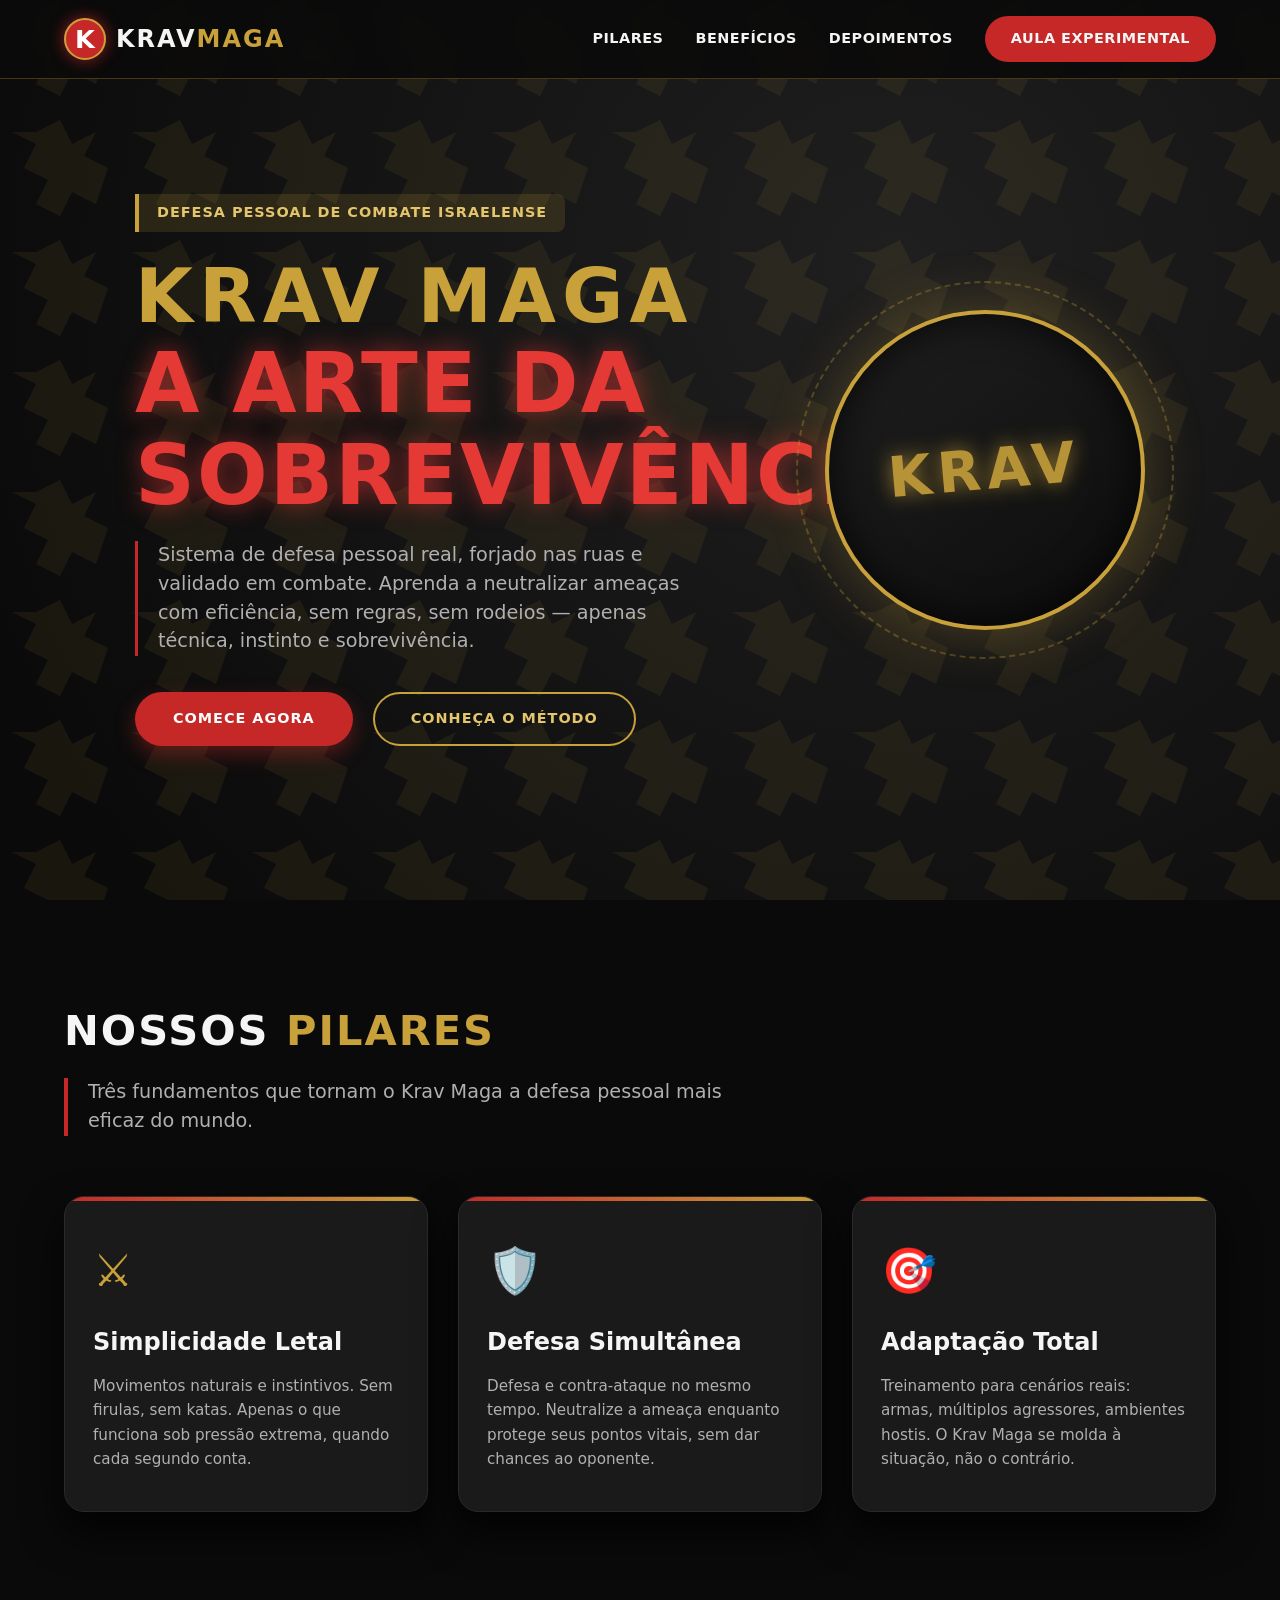
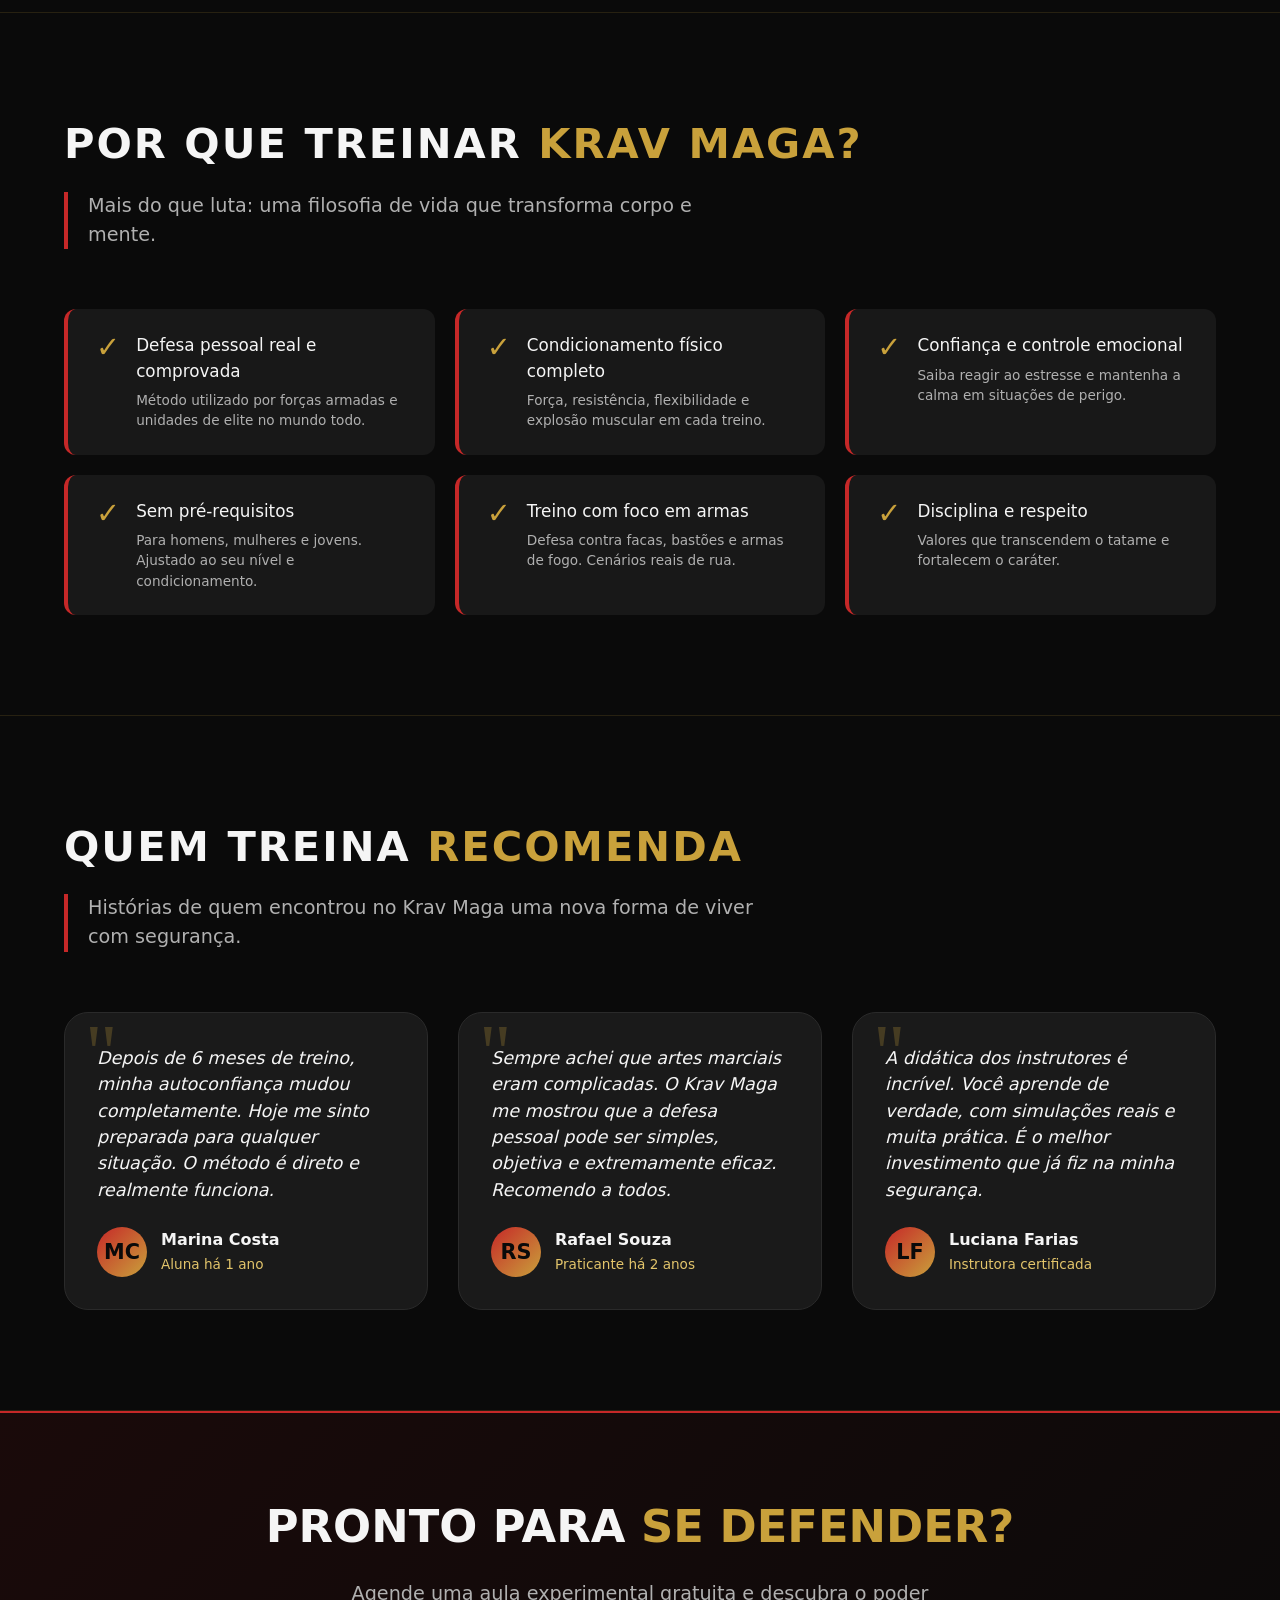
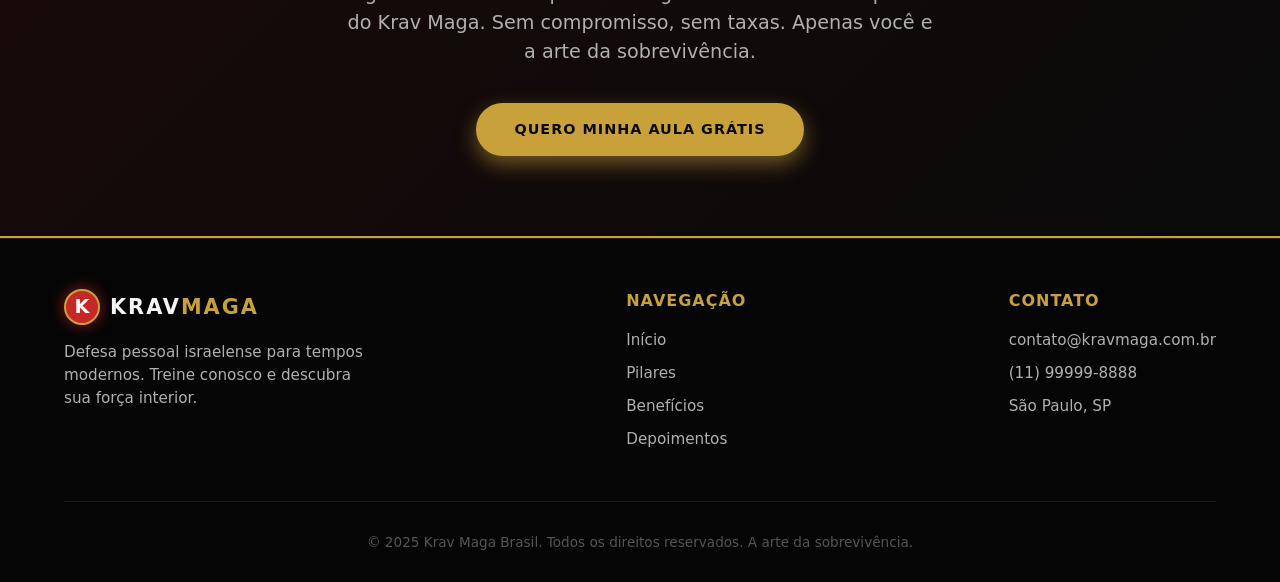
==== index.html @ 9696c6dc "html ia" ====
<!DOCTYPE html>
<html lang="pt-BR">
<head>
  <meta charset="UTF-8">
  <meta name="viewport" content="width=device-width, initial-scale=1.0">
  <title>Krav Maga | Defesa Pessoal Real</title>
  <style>
    /* Reset e variáveis globais */
    * {
      margin: 0;
      padding: 0;
      box-sizing: border-box;
    }

    :root {
      --preto: #0a0a0a;
      --carvao: #1a1a1a;
      --cinza-escuro: #2d2d2d;
      --cinza-medio: #555;
      --cinza-claro: #b0b0b0;
      --branco-off: #f5f5f5;
      --vermelho-sangue: #c62828;
      --vermelho-vivo: #e53935;
      --dourado: #c9a13b;
      --dourado-claro: #e3c56b;
      --sombra-forte: 0 20px 40px rgba(0,0,0,0.8);
      --transicao: all 0.3s ease;
    }

    html {
      scroll-behavior: smooth;
    }

    body {
      font-family: system-ui, -apple-system, 'Segoe UI', Roboto, 'Helvetica Neue', sans-serif;
      background-color: var(--preto);
      color: var(--branco-off);
      line-height: 1.5;
      overflow-x: hidden;
    }

    /* Utilitários */
    .container {
      max-width: 1200px;
      margin: 0 auto;
      padding: 0 24px;
    }

    .btn {
      display: inline-block;
      background: var(--vermelho-sangue);
      color: white;
      font-weight: 700;
      padding: 14px 36px;
      border-radius: 40px;
      text-decoration: none;
      letter-spacing: 1px;
      text-transform: uppercase;
      font-size: 0.9rem;
      border: 2px solid transparent;
      transition: var(--transicao);
      box-shadow: 0 8px 20px rgba(198, 40, 40, 0.4);
    }

    .btn:hover {
      background: var(--vermelho-vivo);
      transform: translateY(-3px);
      border-color: var(--dourado);
      box-shadow: 0 12px 28px rgba(229, 57, 53, 0.6);
    }

    .btn-outline {
      background: transparent;
      border: 2px solid var(--dourado);
      color: var(--dourado-claro);
      box-shadow: none;
    }

    .btn-outline:hover {
      background: var(--dourado);
      color: var(--preto);
      border-color: var(--dourado);
    }

    /* Header / Navegação */
    .header {
      position: fixed;
      top: 0;
      left: 0;
      width: 100%;
      z-index: 1000;
      background: rgba(10, 10, 10, 0.9);
      backdrop-filter: blur(8px);
      border-bottom: 1px solid rgba(201, 161, 59, 0.3);
      padding: 16px 0;
      transition: var(--transicao);
    }

    .header .container {
      display: flex;
      align-items: center;
      justify-content: space-between;
    }

    .logo {
      display: flex;
      align-items: center;
      gap: 10px;
      text-decoration: none;
    }

    .logo-simbolo {
      width: 42px;
      height: 42px;
      background: var(--vermelho-sangue);
      border-radius: 50%;
      display: flex;
      align-items: center;
      justify-content: center;
      font-weight: 900;
      font-size: 1.6rem;
      color: white;
      box-shadow: 0 0 15px rgba(198, 40, 40, 0.7);
      border: 2px solid var(--dourado);
    }

    .logo-texto {
      font-weight: 800;
      font-size: 1.5rem;
      letter-spacing: 2px;
      color: var(--branco-off);
      text-transform: uppercase;
    }

    .logo-texto span {
      color: var(--dourado);
    }

    .nav {
      display: flex;
      gap: 32px;
      align-items: center;
    }

    .nav a {
      color: var(--branco-off);
      text-decoration: none;
      font-weight: 600;
      font-size: 0.9rem;
      text-transform: uppercase;
      letter-spacing: 0.5px;
      transition: var(--transicao);
      position: relative;
    }

    .nav a::after {
      content: '';
      position: absolute;
      bottom: -6px;
      left: 0;
      width: 0;
      height: 2px;
      background: var(--dourado);
      transition: var(--transicao);
    }

    .nav a:hover {
      color: var(--dourado-claro);
    }

    .nav a:hover::after {
      width: 100%;
    }

    /* Hero */
    .hero {
      min-height: 100vh;
      display: flex;
      align-items: center;
      position: relative;
      background: radial-gradient(circle at 70% 30%, #1f1f1f 0%, #0a0a0a 90%);
      padding: 120px 0 80px;
      overflow: hidden;
    }

    .hero::before {
      content: '';
      position: absolute;
      top: 0;
      left: 0;
      width: 100%;
      height: 100%;
      background-image: url('data:image/svg+xml;utf8,<svg xmlns="http://www.w3.org/2000/svg" viewBox="0 0 100 100" opacity="0.08"><path d="M10 10 L30 20 L20 40 L40 50 L30 70 L50 80 L60 60 L80 70 L90 40 L70 30 L80 10 L60 20 L50 0 L30 10 Z" fill="%23c9a13b"/></svg>');
      background-repeat: repeat;
      background-size: 120px 120px;
      pointer-events: none;
      z-index: 0;
    }

    .hero .container {
      position: relative;
      z-index: 2;
      display: flex;
      align-items: center;
      justify-content: space-between;
      gap: 40px;
      flex-wrap: wrap;
    }

    .hero-conteudo {
      flex: 1 1 500px;
      max-width: 650px;
    }

    .hero-selo {
      display: inline-block;
      background: rgba(201, 161, 59, 0.15);
      border-left: 4px solid var(--dourado);
      padding: 8px 18px;
      font-weight: 600;
      letter-spacing: 1px;
      color: var(--dourado-claro);
      margin-bottom: 24px;
      font-size: 0.9rem;
      text-transform: uppercase;
      border-radius: 0 8px 8px 0;
    }

    .hero h1 {
      font-size: clamp(2.8rem, 8vw, 5.2rem);
      font-weight: 900;
      line-height: 1.1;
      text-transform: uppercase;
      letter-spacing: 2px;
      margin-bottom: 20px;
    }

    .hero h1 .destaque {
      color: var(--vermelho-vivo);
      text-shadow: 0 0 25px rgba(229, 57, 53, 0.6);
      display: block;
    }

    .hero h1 .dourado {
      color: var(--dourado);
      font-size: 0.9em;
      display: block;
      letter-spacing: 6px;
    }

    .hero p {
      font-size: 1.2rem;
      color: var(--cinza-claro);
      max-width: 550px;
      margin-bottom: 36px;
      border-left: 3px solid var(--vermelho-sangue);
      padding-left: 20px;
    }

    .hero-acoes {
      display: flex;
      gap: 20px;
      flex-wrap: wrap;
    }

    .hero-imagem {
      flex: 1 1 300px;
      display: flex;
      justify-content: center;
      align-items: center;
    }

    .hero-escudo {
      width: 320px;
      height: 320px;
      background: linear-gradient(145deg, #1f1f1f, #0c0c0c);
      border-radius: 50%;
      display: flex;
      align-items: center;
      justify-content: center;
      border: 4px solid var(--dourado);
      box-shadow: 0 0 60px rgba(201, 161, 59, 0.3), inset 0 0 40px rgba(0,0,0,0.8);
      position: relative;
    }

    .hero-escudo::after {
      content: 'KRAV';
      font-size: 3.5rem;
      font-weight: 900;
      color: var(--dourado);
      text-shadow: 0 0 20px rgba(201, 161, 59, 0.8);
      letter-spacing: 6px;
      transform: rotate(-5deg);
      opacity: 0.9;
    }

    .hero-escudo::before {
      content: '';
      position: absolute;
      width: 120%;
      height: 120%;
      border: 2px dashed rgba(201, 161, 59, 0.3);
      border-radius: 50%;
      animation: girar 30s linear infinite;
    }

    @keyframes girar {
      to { transform: rotate(360deg); }
    }

    /* Seções gerais */
    .section {
      padding: 100px 0;
      border-bottom: 1px solid rgba(201, 161, 59, 0.15);
    }

    .section-titulo {
      font-size: 2.6rem;
      font-weight: 800;
      text-transform: uppercase;
      letter-spacing: 2px;
      margin-bottom: 16px;
      color: var(--branco-off);
    }

    .section-titulo span {
      color: var(--dourado);
    }

    .section-subtitulo {
      font-size: 1.2rem;
      color: var(--cinza-claro);
      margin-bottom: 60px;
      max-width: 700px;
      border-left: 4px solid var(--vermelho-sangue);
      padding-left: 20px;
    }

    /* Pilares / Cards */
    .grid-pilares {
      display: grid;
      grid-template-columns: repeat(auto-fit, minmax(250px, 1fr));
      gap: 30px;
    }

    .card-pilar {
      background: var(--carvao);
      padding: 40px 28px;
      border-radius: 20px;
      transition: var(--transicao);
      border: 1px solid #2a2a2a;
      box-shadow: var(--sombra-forte);
      position: relative;
      overflow: hidden;
    }

    .card-pilar::before {
      content: '';
      position: absolute;
      top: 0;
      left: 0;
      width: 100%;
      height: 4px;
      background: linear-gradient(90deg, var(--vermelho-sangue), var(--dourado));
    }

    .card-pilar:hover {
      transform: translateY(-12px);
      border-color: var(--dourado);
      box-shadow: 0 30px 50px rgba(0,0,0,0.9), 0 0 0 2px rgba(201, 161, 59, 0.3);
    }

    .card-icone {
      font-size: 2.8rem;
      margin-bottom: 20px;
      display: block;
      color: var(--dourado);
    }

    .card-pilar h3 {
      font-size: 1.5rem;
      font-weight: 700;
      margin-bottom: 14px;
      color: var(--branco-off);
    }

    .card-pilar p {
      color: var(--cinza-claro);
      font-size: 0.95rem;
      line-height: 1.6;
    }

    /* Benefícios / Diferenciais */
    .beneficios-lista {
      display: grid;
      grid-template-columns: repeat(auto-fit, minmax(280px, 1fr));
      gap: 20px;
      margin-top: 20px;
    }

    .beneficio-item {
      background: rgba(45, 45, 45, 0.4);
      border-radius: 12px;
      padding: 24px 28px;
      display: flex;
      align-items: flex-start;
      gap: 16px;
      border-left: 4px solid var(--vermelho-sangue);
      transition: var(--transicao);
    }

    .beneficio-item:hover {
      background: rgba(45, 45, 45, 0.8);
      border-left-color: var(--dourado);
      transform: translateX(6px);
    }

    .beneficio-check {
      color: var(--dourado);
      font-size: 1.8rem;
      font-weight: 700;
      line-height: 1;
    }

    .beneficio-item p {
      font-weight: 500;
      font-size: 1.05rem;
      color: var(--branco-off);
    }

    .beneficio-item small {
      display: block;
      color: var(--cinza-claro);
      font-size: 0.85rem;
      margin-top: 6px;
      font-weight: 400;
    }

    /* Depoimentos */
    .depoimentos-grid {
      display: grid;
      grid-template-columns: repeat(auto-fit, minmax(280px, 1fr));
      gap: 30px;
    }

    .depoimento {
      background: var(--carvao);
      padding: 32px;
      border-radius: 24px;
      border: 1px solid #2a2a2a;
      transition: var(--transicao);
      position: relative;
    }

    .depoimento:hover {
      border-color: var(--dourado);
      transform: scale(1.02);
    }

    .depoimento::before {
      content: '"';
      font-size: 5rem;
      color: var(--dourado);
      opacity: 0.25;
      position: absolute;
      top: 0;
      left: 20px;
      line-height: 1;
      font-family: serif;
    }

    .depoimento-texto {
      font-size: 1.1rem;
      font-style: italic;
      margin-bottom: 24px;
      color: var(--branco-off);
      position: relative;
      z-index: 1;
    }

    .depoimento-autor {
      display: flex;
      align-items: center;
      gap: 14px;
    }

    .avatar {
      width: 50px;
      height: 50px;
      border-radius: 50%;
      background: linear-gradient(135deg, var(--vermelho-sangue), var(--dourado));
      display: flex;
      align-items: center;
      justify-content: center;
      font-weight: 800;
      color: var(--preto);
      font-size: 1.3rem;
      text-transform: uppercase;
    }

    .autor-info strong {
      display: block;
      color: var(--branco-off);
      font-weight: 700;
    }

    .autor-info span {
      color: var(--dourado-claro);
      font-size: 0.85rem;
    }

    /* CTA final */
    .cta-final {
      background: linear-gradient(135deg, #1a0a0a, #0a0a0a);
      border-top: 2px solid var(--vermelho-sangue);
      border-bottom: 2px solid var(--dourado);
      text-align: center;
      padding: 80px 0;
    }

    .cta-final h2 {
      font-size: 2.8rem;
      text-transform: uppercase;
      font-weight: 900;
      margin-bottom: 20px;
    }

    .cta-final h2 span {
      color: var(--dourado);
    }

    .cta-final p {
      color: var(--cinza-claro);
      font-size: 1.2rem;
      max-width: 600px;
      margin: 0 auto 36px;
    }

    /* Rodapé */
    .footer {
      background: #050505;
      padding: 50px 0 30px;
      border-top: 1px solid rgba(201, 161, 59, 0.2);
    }

    .footer-conteudo {
      display: flex;
      flex-wrap: wrap;
      justify-content: space-between;
      gap: 40px;
      margin-bottom: 40px;
    }

    .footer-marca p {
      color: var(--cinza-claro);
      max-width: 300px;
      margin-top: 16px;
      font-size: 0.95rem;
    }

    .footer-links h4 {
      color: var(--dourado);
      text-transform: uppercase;
      letter-spacing: 1px;
      margin-bottom: 16px;
      font-size: 1rem;
    }

    .footer-links a {
      display: block;
      color: var(--cinza-claro);
      text-decoration: none;
      margin-bottom: 10px;
      transition: var(--transicao);
      font-size: 0.95rem;
    }

    .footer-links a:hover {
      color: var(--dourado-claro);
      transform: translateX(4px);
    }

    .footer-copyright {
      text-align: center;
      padding-top: 30px;
      border-top: 1px solid #1f1f1f;
      color: var(--cinza-medio);
      font-size: 0.85rem;
    }

    /* Responsividade */
    @media (max-width: 900px) {
      .header .container {
        flex-direction: column;
        gap: 16px;
      }

      .nav {
        gap: 20px;
        flex-wrap: wrap;
        justify-content: center;
      }

      .hero .container {
        flex-direction: column-reverse;
        text-align: center;
      }

      .hero p {
        border-left: none;
        padding-left: 0;
        margin-left: auto;
        margin-right: auto;
      }

      .hero-acoes {
        justify-content: center;
      }

      .hero-selo {
        border-left: none;
        border-bottom: 4px solid var(--dourado);
        border-radius: 8px 8px 0 0;
      }

      .section-titulo, .section-subtitulo {
        text-align: center;
      }

      .section-subtitulo {
        border-left: none;
        padding-left: 0;
        margin-left: auto;
        margin-right: auto;
      }

      .beneficio-item:hover {
        transform: translateY(-4px);
      }
    }

    @media (max-width: 600px) {
      .hero h1 {
        font-size: 2.6rem;
      }

      .hero-escudo {
        width: 220px;
        height: 220px;
      }

      .hero-escudo::after {
        font-size: 2.4rem;
      }

      .section {
        padding: 60px 0;
      }

      .cta-final h2 {
        font-size: 2rem;
      }

      .btn {
        padding: 12px 24px;
        font-size: 0.8rem;
      }
    }
  </style>
</head>
<body>

  <!-- Header fixo -->
  <header class="header">
    <div class="container">
      <a href="#" class="logo">
        <div class="logo-simbolo">K</div>
        <div class="logo-texto">Krav<span>Maga</span></div>
      </a>
      <nav class="nav">
        <a href="#pilares">Pilares</a>
        <a href="#beneficios">Benefícios</a>
        <a href="#depoimentos">Depoimentos</a>
        <a href="#contato" class="btn" style="padding: 10px 24px; box-shadow: none;">Aula Experimental</a>
      </nav>
    </div>
  </header>

  <!-- Hero -->
  <section class="hero" id="inicio">
    <div class="container">
      <div class="hero-conteudo">
        <span class="hero-selo">Defesa pessoal de combate israelense</span>
        <h1>
          <span class="dourado">KRAV MAGA</span>
          <span class="destaque">A ARTE DA SOBREVIVÊNCIA</span>
        </h1>
        <p>
          Sistema de defesa pessoal real, forjado nas ruas e validado em combate. Aprenda a neutralizar ameaças com eficiência, sem regras, sem rodeios — apenas técnica, instinto e sobrevivência.
        </p>
        <div class="hero-acoes">
          <a href="#contato" class="btn">Comece agora</a>
          <a href="#pilares" class="btn btn-outline">Conheça o método</a>
        </div>
      </div>
      <div class="hero-imagem">
        <div class="hero-escudo"></div>
      </div>
    </div>
  </section>

  <!-- Pilares -->
  <section class="section" id="pilares">
    <div class="container">
      <h2 class="section-titulo">Nossos <span>Pilares</span></h2>
      <p class="section-subtitulo">Três fundamentos que tornam o Krav Maga a defesa pessoal mais eficaz do mundo.</p>
      <div class="grid-pilares">
        <div class="card-pilar">
          <span class="card-icone">⚔️</span>
          <h3>Simplicidade Letal</h3>
          <p>Movimentos naturais e instintivos. Sem firulas, sem katas. Apenas o que funciona sob pressão extrema, quando cada segundo conta.</p>
        </div>
        <div class="card-pilar">
          <span class="card-icone">🛡️</span>
          <h3>Defesa Simultânea</h3>
          <p>Defesa e contra-ataque no mesmo tempo. Neutralize a ameaça enquanto protege seus pontos vitais, sem dar chances ao oponente.</p>
        </div>
        <div class="card-pilar">
          <span class="card-icone">🎯</span>
          <h3>Adaptação Total</h3>
          <p>Treinamento para cenários reais: armas, múltiplos agressores, ambientes hostis. O Krav Maga se molda à situação, não o contrário.</p>
        </div>
      </div>
    </div>
  </section>

  <!-- Benefícios -->
  <section class="section" id="beneficios">
    <div class="container">
      <h2 class="section-titulo">Por que treinar <span>Krav Maga?</span></h2>
      <p class="section-subtitulo">Mais do que luta: uma filosofia de vida que transforma corpo e mente.</p>
      <div class="beneficios-lista">
        <div class="beneficio-item">
          <span class="beneficio-check">✓</span>
          <div>
            <p>Defesa pessoal real e comprovada</p>
            <small>Método utilizado por forças armadas e unidades de elite no mundo todo.</small>
          </div>
        </div>
        <div class="beneficio-item">
          <span class="beneficio-check">✓</span>
          <div>
            <p>Condicionamento físico completo</p>
            <small>Força, resistência, flexibilidade e explosão muscular em cada treino.</small>
          </div>
        </div>
        <div class="beneficio-item">
          <span class="beneficio-check">✓</span>
          <div>
            <p>Confiança e controle emocional</p>
            <small>Saiba reagir ao estresse e mantenha a calma em situações de perigo.</small>
          </div>
        </div>
        <div class="beneficio-item">
          <span class="beneficio-check">✓</span>
          <div>
            <p>Sem pré-requisitos</p>
            <small>Para homens, mulheres e jovens. Ajustado ao seu nível e condicionamento.</small>
          </div>
        </div>
        <div class="beneficio-item">
          <span class="beneficio-check">✓</span>
          <div>
            <p>Treino com foco em armas</p>
            <small>Defesa contra facas, bastões e armas de fogo. Cenários reais de rua.</small>
          </div>
        </div>
        <div class="beneficio-item">
          <span class="beneficio-check">✓</span>
          <div>
            <p>Disciplina e respeito</p>
            <small>Valores que transcendem o tatame e fortalecem o caráter.</small>
          </div>
        </div>
      </div>
    </div>
  </section>

  <!-- Depoimentos -->
  <section class="section" id="depoimentos">
    <div class="container">
      <h2 class="section-titulo">Quem treina <span>recomenda</span></h2>
      <p class="section-subtitulo">Histórias de quem encontrou no Krav Maga uma nova forma de viver com segurança.</p>
      <div class="depoimentos-grid">
        <div class="depoimento">
          <p class="depoimento-texto">Depois de 6 meses de treino, minha autoconfiança mudou completamente. Hoje me sinto preparada para qualquer situação. O método é direto e realmente funciona.</p>
          <div class="depoimento-autor">
            <div class="avatar">MC</div>
            <div class="autor-info">
              <strong>Marina Costa</strong>
              <span>Aluna há 1 ano</span>
            </div>
          </div>
        </div>
        <div class="depoimento">
          <p class="depoimento-texto">Sempre achei que artes marciais eram complicadas. O Krav Maga me mostrou que a defesa pessoal pode ser simples, objetiva e extremamente eficaz. Recomendo a todos.</p>
          <div class="depoimento-autor">
            <div class="avatar">RS</div>
            <div class="autor-info">
              <strong>Rafael Souza</strong>
              <span>Praticante há 2 anos</span>
            </div>
          </div>
        </div>
        <div class="depoimento">
          <p class="depoimento-texto">A didática dos instrutores é incrível. Você aprende de verdade, com simulações reais e muita prática. É o melhor investimento que já fiz na minha segurança.</p>
          <div class="depoimento-autor">
            <div class="avatar">LF</div>
            <div class="autor-info">
              <strong>Luciana Farias</strong>
              <span>Instrutora certificada</span>
            </div>
          </div>
        </div>
      </div>
    </div>
  </section>

  <!-- CTA final -->
  <section class="cta-final" id="contato">
    <div class="container">
      <h2>Pronto para <span>se defender?</span></h2>
      <p>Agende uma aula experimental gratuita e descubra o poder do Krav Maga. Sem compromisso, sem taxas. Apenas você e a arte da sobrevivência.</p>
      <a href="#" class="btn" style="background: var(--dourado); color: var(--preto); font-weight: 800; box-shadow: 0 8px 20px rgba(201,161,59,0.5);">Quero minha aula grátis</a>
    </div>
  </section>

  <!-- Rodapé -->
  <footer class="footer">
    <div class="container">
      <div class="footer-conteudo">
        <div class="footer-marca">
          <a href="#" class="logo" style="margin-bottom: 8px;">
            <div class="logo-simbolo" style="width: 36px; height: 36px; font-size: 1.2rem;">K</div>
            <div class="logo-texto" style="font-size: 1.3rem;">Krav<span>Maga</span></div>
          </a>
          <p>Defesa pessoal israelense para tempos modernos. Treine conosco e descubra sua força interior.</p>
        </div>
        <div class="footer-links">
          <h4>Navegação</h4>
          <a href="#inicio">Início</a>
          <a href="#pilares">Pilares</a>
          <a href="#beneficios">Benefícios</a>
          <a href="#depoimentos">Depoimentos</a>
        </div>
        <div class="footer-links">
          <h4>Contato</h4>
          <a href="#">contato@kravmaga.com.br</a>
          <a href="#">(11) 99999-8888</a>
          <a href="#">São Paulo, SP</a>
        </div>
      </div>
      <div class="footer-copyright">
        &copy; 2025 Krav Maga Brasil. Todos os direitos reservados. A arte da sobrevivência.
      </div>
    </div>
  </footer>

</body>
</html>
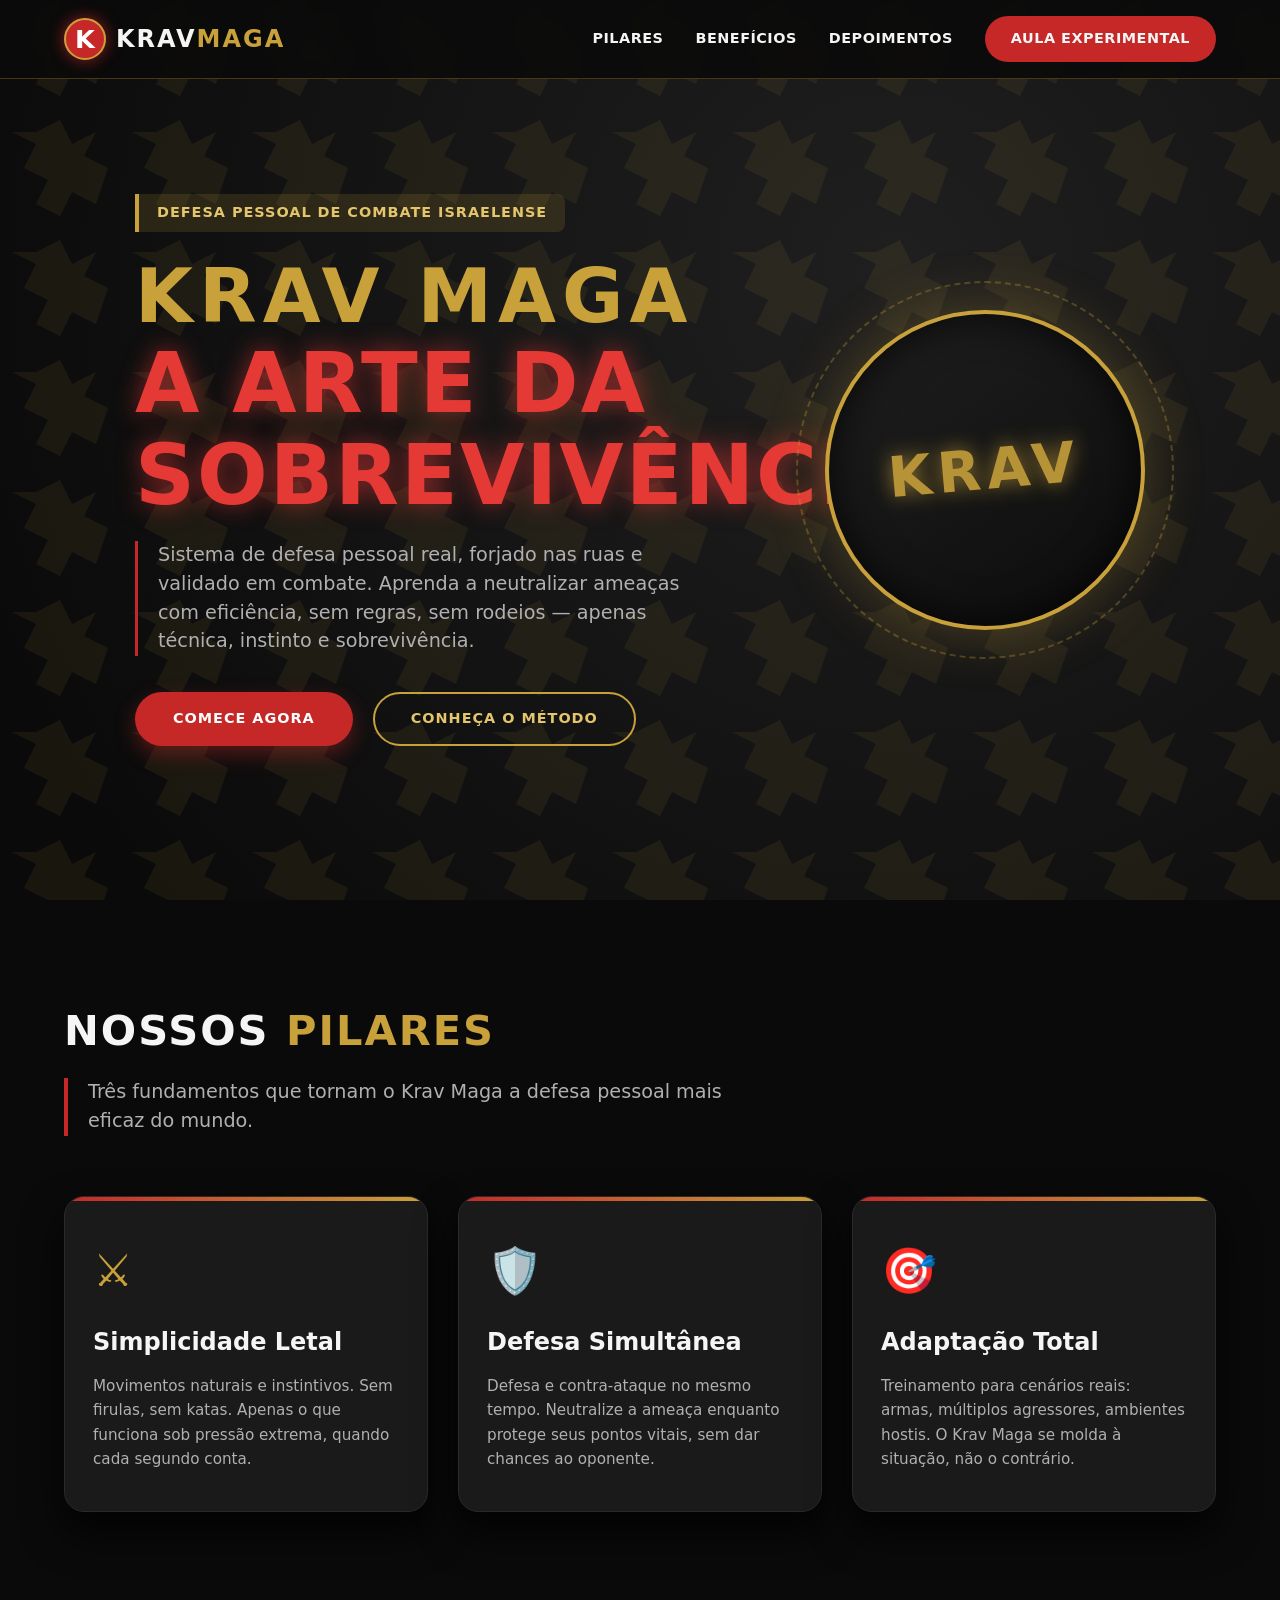
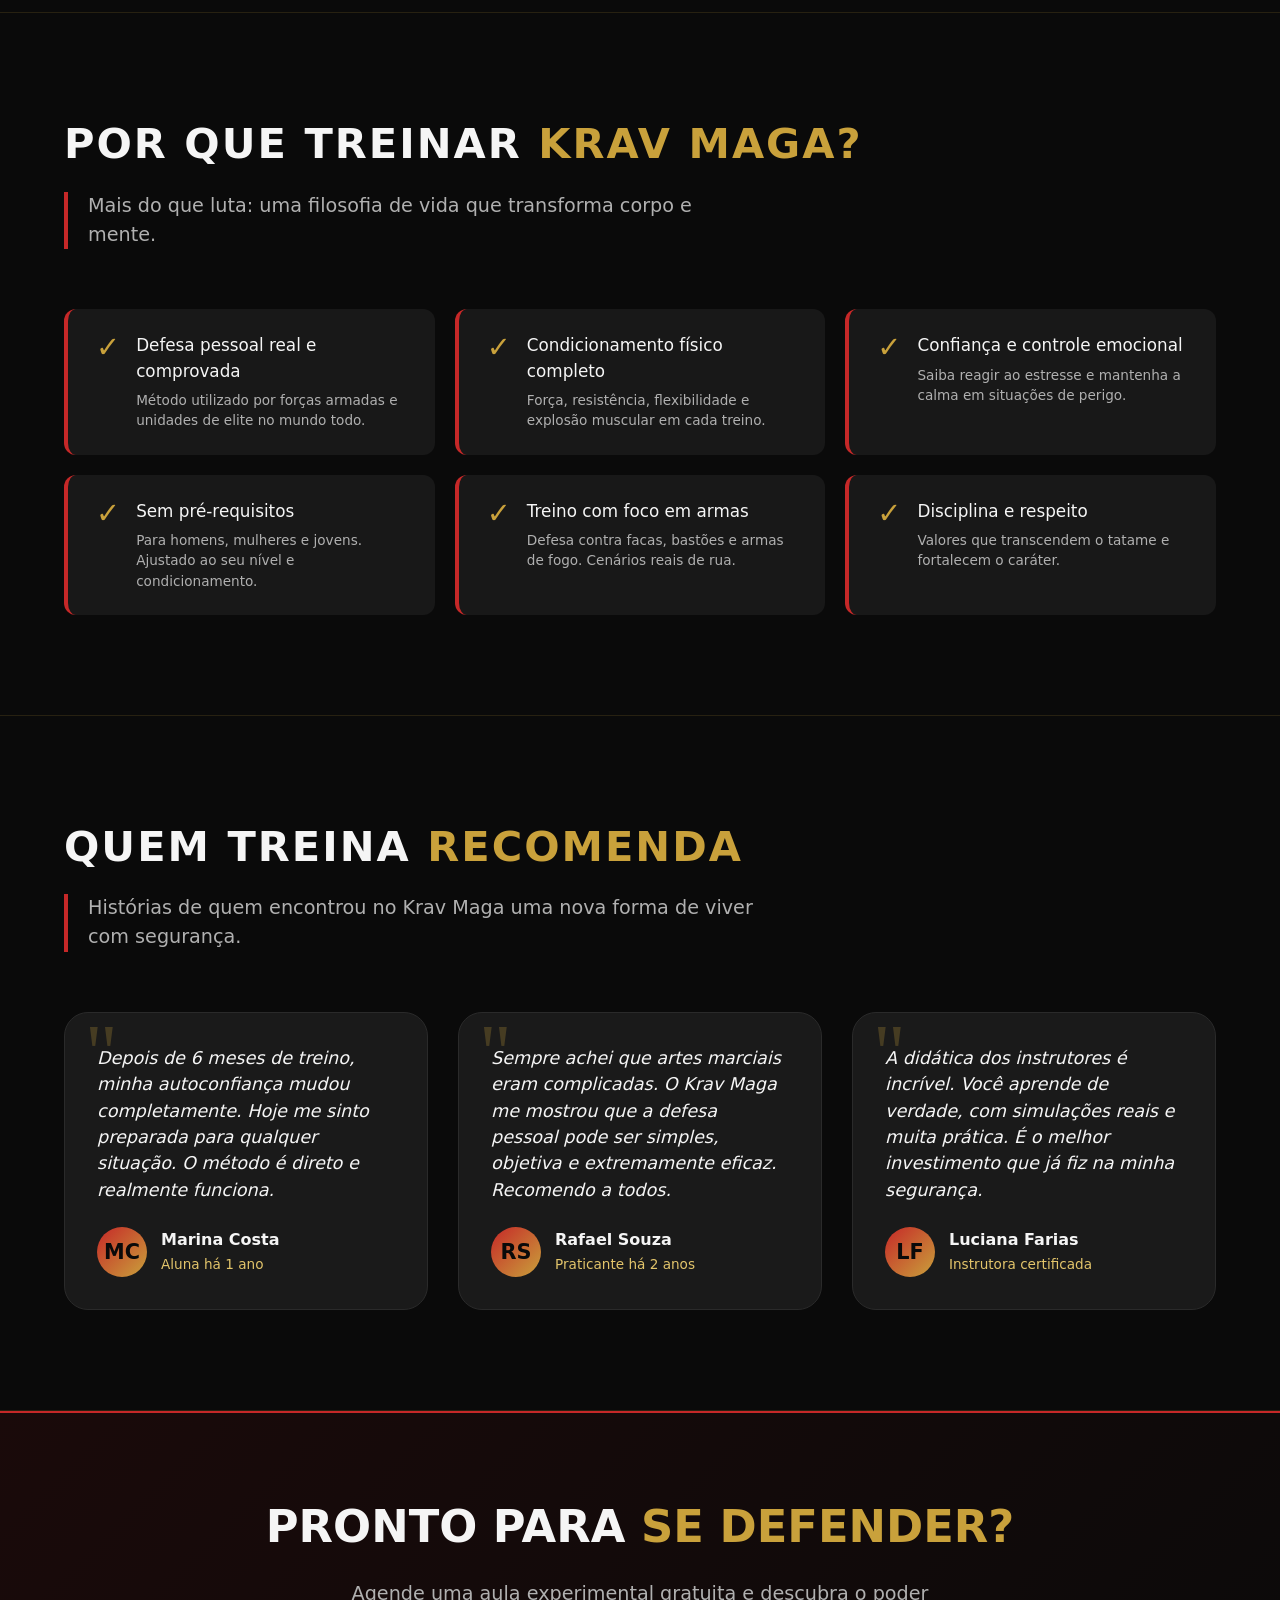
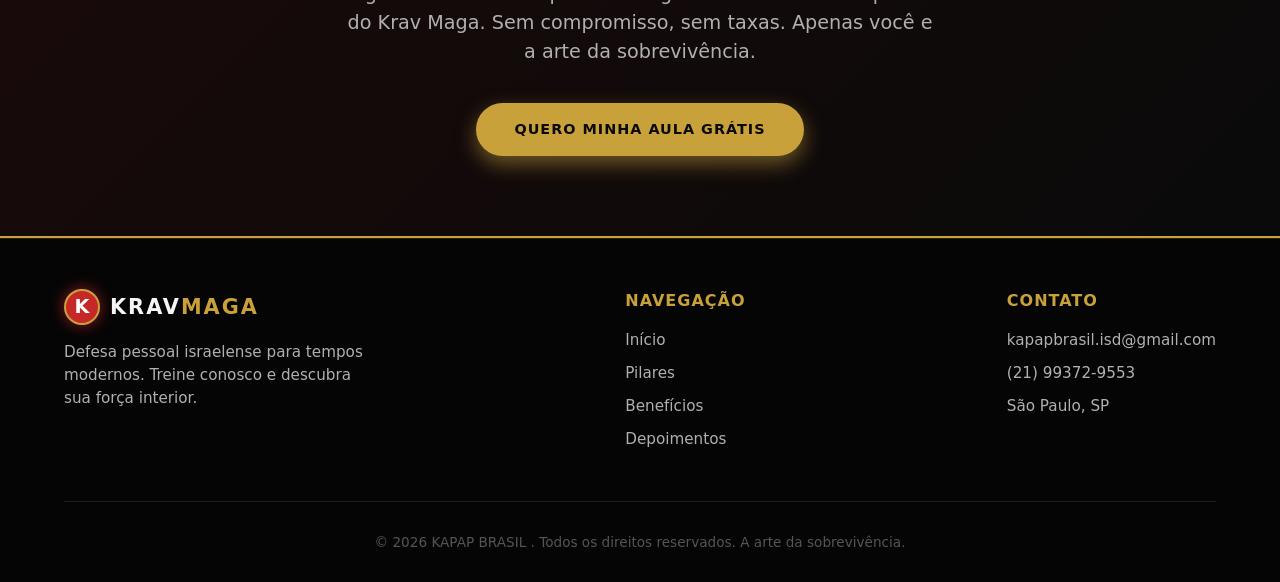
==== commit c4d1ac39: "html ia" ====
--- a/index.html
+++ b/index.html
@@ -855,13 +855,13 @@
         </div>
         <div class="footer-links">
           <h4>Contato</h4>
-          <a href="#">contato@kravmaga.com.br</a>
-          <a href="#">(11) 99999-8888</a>
+          <a href="#">kapapbrasil.isd@gmail.com</a>
+          <a href="#">(21) 99372-9553</a>
           <a href="#">São Paulo, SP</a>
         </div>
       </div>
       <div class="footer-copyright">
-        &copy; 2025 Krav Maga Brasil. Todos os direitos reservados. A arte da sobrevivência.
+        &copy; 2026 KAPAP BRASIL . Todos os direitos reservados. A arte da sobrevivência.
       </div>
     </div>
   </footer>
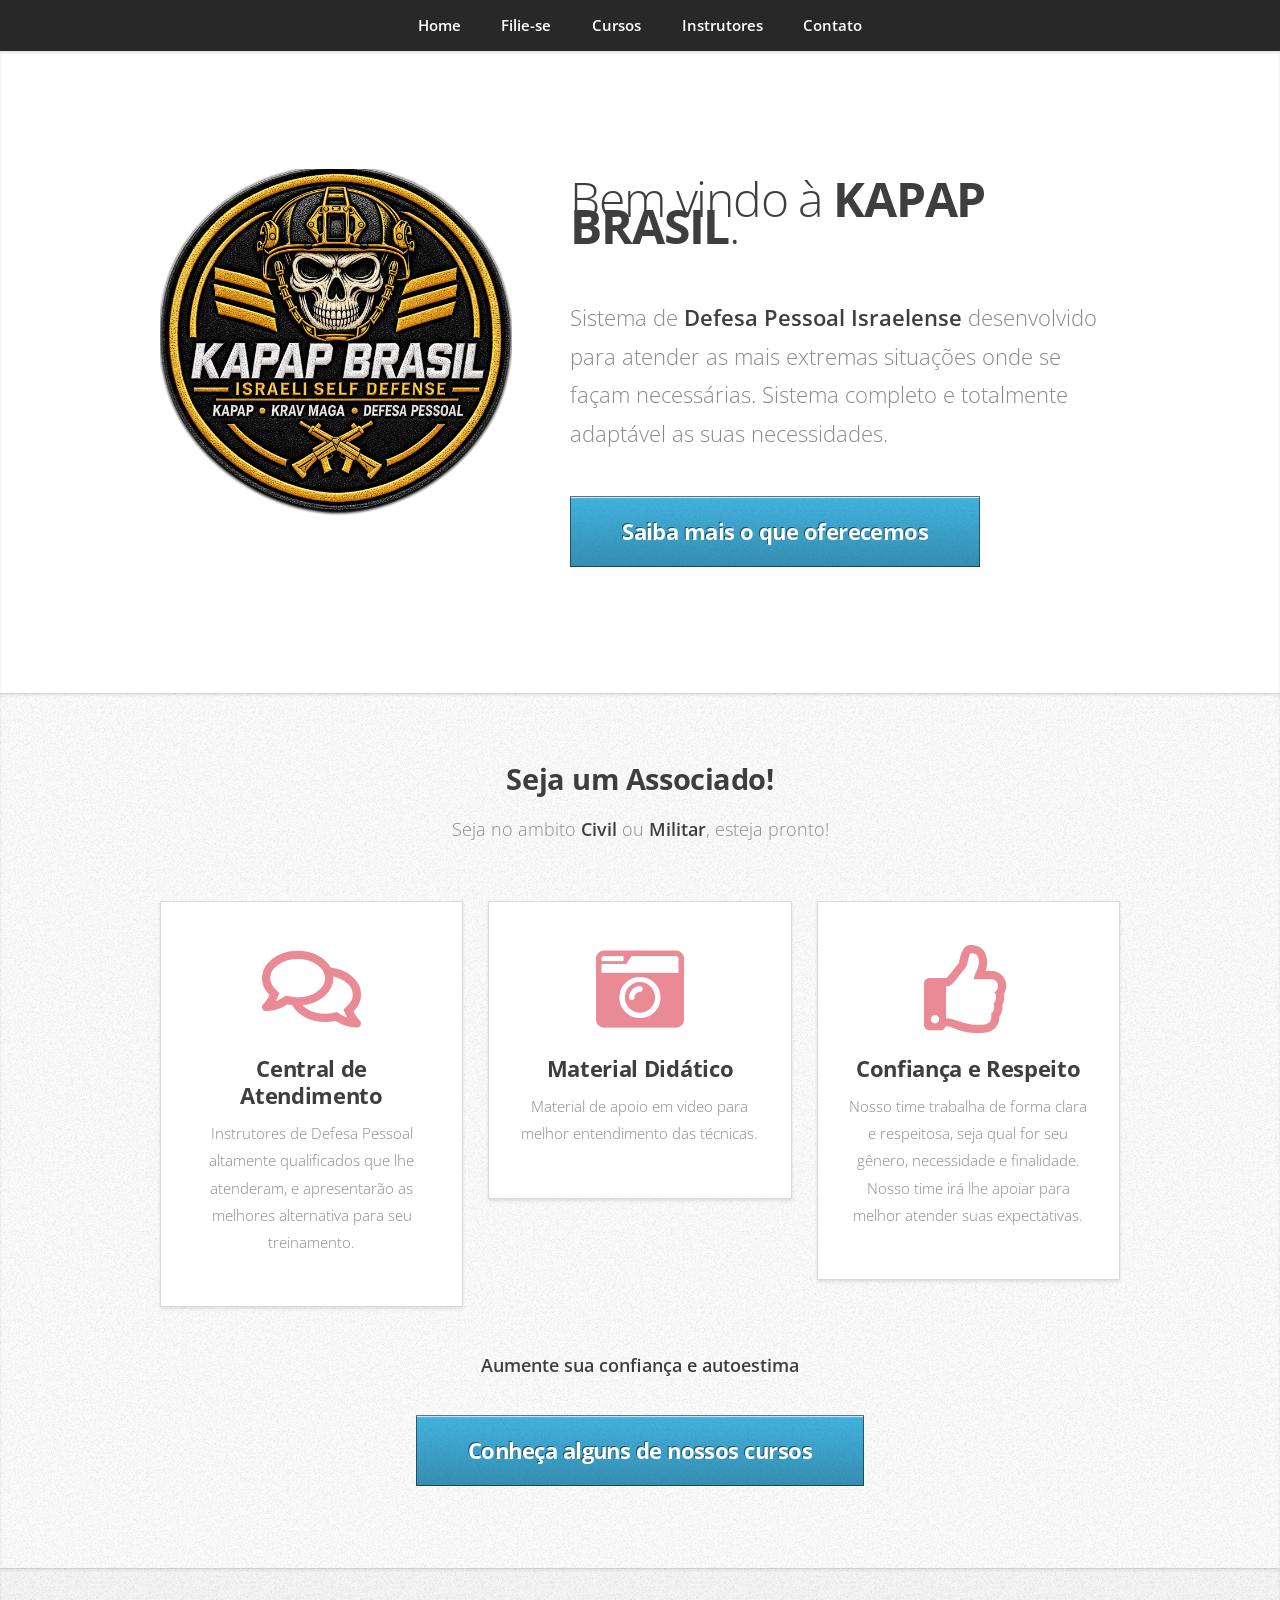
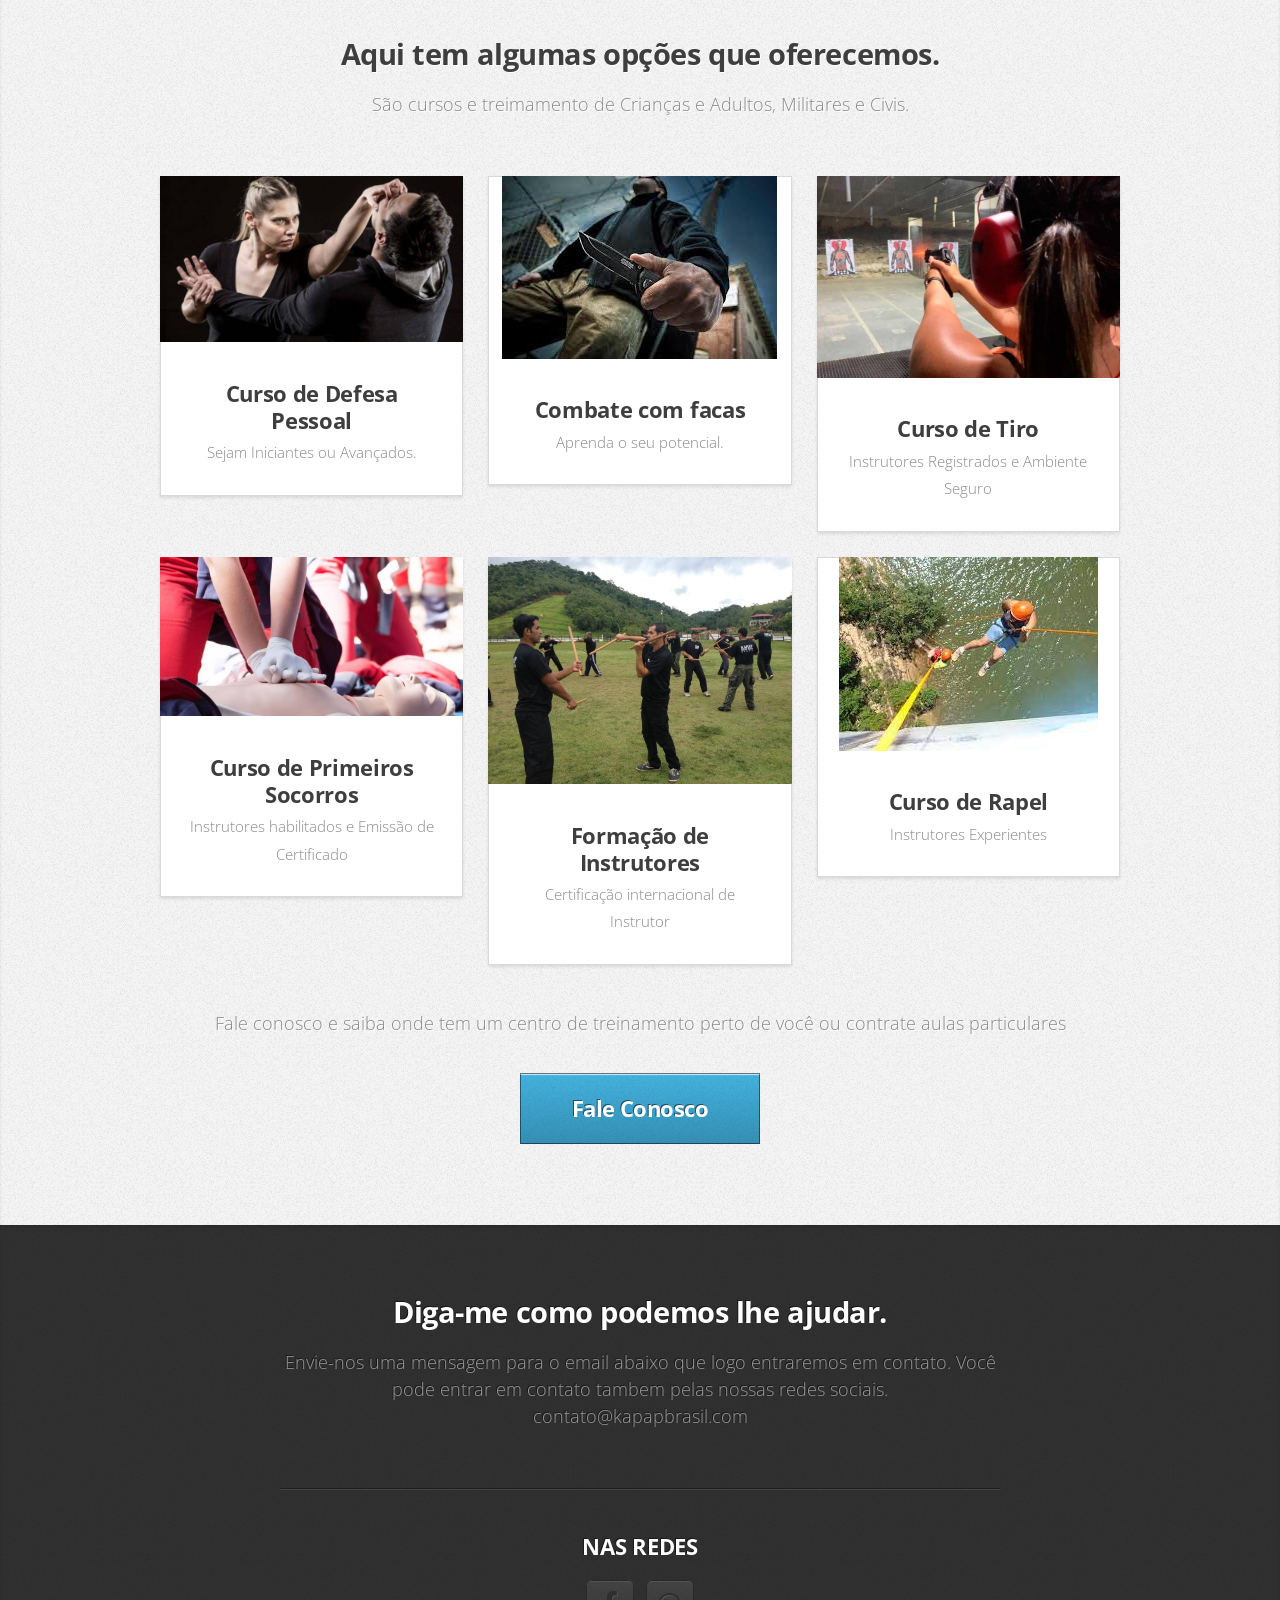
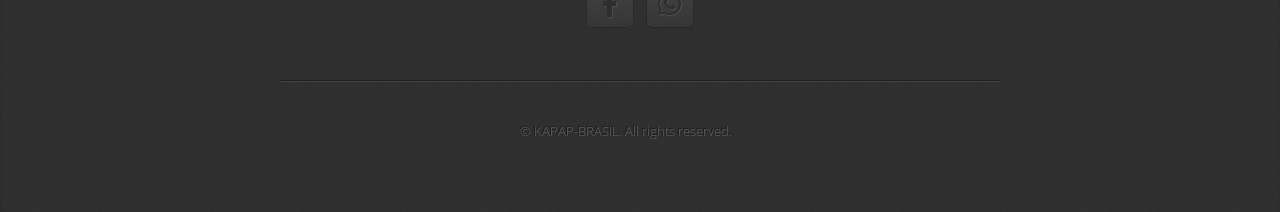
==== commit 547241cb: "html atualizado" ====
--- a/index.html
+++ b/index.html
@@ -1,870 +1,190 @@
-<!DOCTYPE html>
-<html lang="pt-BR">
-<head>
-  <meta charset="UTF-8">
-  <meta name="viewport" content="width=device-width, initial-scale=1.0">
-  <title>Krav Maga | Defesa Pessoal Real</title>
-  <style>
-    /* Reset e variáveis globais */
-    * {
-      margin: 0;
-      padding: 0;
-      box-sizing: border-box;
-    }
+<!DOCTYPE HTML>
+<html>
+	<head>
+		<title>KAPAP BRASIL</title>
+		<meta charset="utf-8" />
+		<meta name="viewport" content="width=device-width, initial-scale=1, user-scalable=no" />
+		<link rel="stylesheet" href="assets/css/main.css" />
+	</head>
+	<body class="is-preload">
 
-    :root {
-      --preto: #0a0a0a;
-      --carvao: #1a1a1a;
-      --cinza-escuro: #2d2d2d;
-      --cinza-medio: #555;
-      --cinza-claro: #b0b0b0;
-      --branco-off: #f5f5f5;
-      --vermelho-sangue: #c62828;
-      --vermelho-vivo: #e53935;
-      --dourado: #c9a13b;
-      --dourado-claro: #e3c56b;
-      --sombra-forte: 0 20px 40px rgba(0,0,0,0.8);
-      --transicao: all 0.3s ease;
-    }
+		<!-- Nav -->
+			<nav id="nav">
+				<ul class="container">
+					<li><a href="#top">Home</a></li>
+					<li><a href="#work">Filie-se</a></li>
+					<li><a href="#portfolio">Cursos</a></li>
+					<li><a href="instrutores.html">Instrutores</a></li>
+					<li><a href="#contact">Contato</a></li>
+				</ul>
+			</nav>
 
-    html {
-      scroll-behavior: smooth;
-    }
+		<!-- Home -->
+			<article id="top" class="wrapper style1">
+				<div class="container">
+					<div class="row">
+						<div class="col-4 col-5-large col-12-medium">
+							<span class="image fit"><img src="LOGO/new logo kapap fundo branco.png" alt="" /></span>
+						</div>
+						<div class="col-8 col-7-large col-12-medium">
+							<header>
+								<h1>Bem vindo à <strong>KAPAP BRASIL</strong>.</h1>
+							</header>
+							<p>Sistema de <strong>Defesa Pessoal Israelense</strong> desenvolvido para atender as mais extremas situações onde se façam necessárias.</a> Sistema completo e totalmente adaptável as suas necessidades</a></a>.</p>
+							<a href="#portfolio" class="button large scrolly">Saiba mais o que oferecemos</a>
+						</div>
+					</div>
+				</div>
+			</article>
 
-    body {
-      font-family: system-ui, -apple-system, 'Segoe UI', Roboto, 'Helvetica Neue', sans-serif;
-      background-color: var(--preto);
-      color: var(--branco-off);
-      line-height: 1.5;
-      overflow-x: hidden;
-    }
+		<!-- Work -->
+			<article id="work" class="wrapper style2">
+				<div class="container">
+					<header>
+						<h2>Seja um Associado!</h2>
+						<p>Seja no ambito <strong>Civil</strong> ou <strong>Militar</strong>, esteja pronto!</p>
+					</header>
+					<div class="row aln-center">
+						<div class="col-4 col-6-medium col-12-small">
+							<section class="box style1">
+								<span class="icon featured fa-comments"></span>
+								<h3>Central de Atendimento</h3>
+								<p>Instrutores de Defesa Pessoal altamente qualificados que lhe atenderam, e apresentarão as melhores alternativa para seu treinamento.</p>
+							</section>
+						</div>
+						<div class="col-4 col-6-medium col-12-small">
+							<section class="box style1">
+								<span class="icon solid featured fa-camera-retro"></span>
+								<h3>Material Didático</h3>
+								<p>Material de apoio em video para melhor entendimento das técnicas.</p>
+							</section>
+						</div>
+						<div class="col-4 col-6-medium col-12-small">
+							<section class="box style1">
+								<span class="icon featured fa-thumbs-up"></span>
+								<h3>Confiança e Respeito</h3>
+								<p>Nosso time trabalha de forma clara e respeitosa, seja qual for seu gênero, necessidade e finalidade. Nosso time irá lhe apoiar para melhor atender suas expectativas.</p>
+							</section>
+						</div>
+					</div>
+					<footer>
+						<p><strong>Aumente sua confiança e autoestima</strong></p>
+						<a href="#portfolio" class="button large scrolly">Conheça alguns de nossos cursos</a>
+					</footer>
+				</div>
+			</article>
 
-    /* Utilitários */
-    .container {
-      max-width: 1200px;
-      margin: 0 auto;
-      padding: 0 24px;
-    }
+		<!-- Portfolio -->
+			<article id="portfolio" class="wrapper style3">
+				<div class="container">
+					<header>
+						<h2>Aqui tem algumas opções que oferecemos.</h2>
+						<p>São cursos e treimamento de Crianças e Adultos, Militares e Civis.</p>
+					</header>
+					<div class="row">
+						<div class="col-4 col-6-medium col-12-small">
+							<article class="box style2">
+								<a href="#" class="image featured"><img src="images/defesa.jpg" alt="" /></a>
+								<h3><a href="#">Curso de Defesa Pessoal</a></h3>
+								<p>Sejam Iniciantes ou Avançados. 
+							</article>
+						</div>
+						<div class="col-4 col-6-medium col-12-small">
+							<article class="box style2">
+								<a href="#" class="image featured"><img src="images/facas.jpeg" alt="" /></a>
+								<h3><a href="#">Combate com facas</a></h3>
+								<p>Aprenda o seu potencial.</p>
+								
+								
+							</article>
+						</div>
+						<div class="col-4 col-6-medium col-12-small">
+							<article class="box style2">
+								<a href="#" class="image featured"><img src="images/tiro.jpg" alt="" /></a>
+								<h3><a href="#">Curso de Tiro</a></h3>
+								<p>Instrutores Registrados e Ambiente Seguro</p>
+								
+							</article>
+						</div>
+						<div class="col-4 col-6-medium col-12-small">
+							<article class="box style2">
+								<a href="#" class="image featured"><img src="images/primeiros-socorros.jpg" alt="" /></a>
+								<h3><a href="#">Curso de Primeiros Socorros</a></h3>
+								<p>Instrutores habilitados e Emissão de Certificado</p>
+								
+							</article>
+						</div>
+						<div class="col-4 col-6-medium col-12-small">
+							<article class="box style2">
+								<a href="#" class="image featured"><img src="images/instrutores_curso.jpg" alt="" /></a>
+								<h3><a href="curso_kapap.html">Formação de Instrutores</a></h3>
+								<p>Certificação internacional de Instrutor</p>
+							</article>
+						</div>
+						<div class="col-4 col-6-medium col-12-small">
+							<article class="box style2">
+								<a href="#" class="image featured"><img src="images/rapel.jpeg" alt="" /></a>
+								<h3><a href="#">Curso de Rapel</a></h3>
+								<p>Instrutores Experientes</p>
+							</article>
+						</div>
+					</div>
+					<footer>
+						<p>Fale conosco e saiba onde tem um centro de treinamento perto de você ou contrate aulas particulares</p>
+						<a href="#contact" class="button large scrolly">Fale Conosco</a>
+					</footer>
+				</div>
+			</article>
 
-    .btn {
-      display: inline-block;
-      background: var(--vermelho-sangue);
-      color: white;
-      font-weight: 700;
-      padding: 14px 36px;
-      border-radius: 40px;
-      text-decoration: none;
-      letter-spacing: 1px;
-      text-transform: uppercase;
-      font-size: 0.9rem;
-      border: 2px solid transparent;
-      transition: var(--transicao);
-      box-shadow: 0 8px 20px rgba(198, 40, 40, 0.4);
-    }
+		<!-- Contact -->
+			<article id="contact" class="wrapper style4">
+				<div class="container medium">
+					<header>
+						<h2>Diga-me como podemos lhe ajudar.</h2>
+						<p>Envie-nos uma mensagem para o email abaixo que logo entraremos em contato. Você pode entrar em contato tambem 							pelas nossas redes sociais.
+							<p>
+								contato@kapapbrasil.com
+							</p>
+						</p>
+					</header>
+					
+						<div class="col-12">
+							<hr />
+							<h3>NAS REDES</h3>
+							<ul class="social">
+								
+								<li><a href="https://www.facebook.com/groups/270859106284757" class="icon brands fa-facebook-f"><span class="label">Facebook</span></a></li>
+								<li><a href="https://wa.me/5521989370506" class="icon brands fa-whatsapp"><span class="label">fa-whatsapp</span></a></li>
+								<!--
+								<li><a href="#" class="icon solid fa-rss"><span>RSS</span></a></li>
+								<li><a href="#" class="icon brands fa-instagram"><span>Instagram</span></a></li>
+								<li><a href="#" class="icon brands fa-foursquare"><span>Foursquare</span></a></li>
+								<li><a href="#" class="icon brands fa-skype"><span>Skype</span></a></li>
+								<li><a href="#" class="icon brands fa-soundcloud"><span>Soundcloud</span></a></li>
+								<li><a href="#" class="icon brands fa-youtube"><span>YouTube</span></a></li>
+								<li><a href="#" class="icon brands fa-blogger"><span>Blogger</span></a></li>
+								<li><a href="#" class="icon brands fa-flickr"><span>Flickr</span></a></li>
+								<li><a href="#" class="icon brands fa-vimeo"><span>Vimeo</span></a></li>
+								-->
+							</ul>
+							<hr />
+						</div>
+					</div>
+					<footer>
+						<ul id="copyright">
+							<li>&copy; KAPAP-BRASIL. All rights reserved.</li><li></a></li>
+						</ul>
+					</footer>
+				</div>
+			</article>
 
-    .btn:hover {
-      background: var(--vermelho-vivo);
-      transform: translateY(-3px);
-      border-color: var(--dourado);
-      box-shadow: 0 12px 28px rgba(229, 57, 53, 0.6);
-    }
+		<!-- Scripts -->
+			<script src="assets/js/jquery.min.js"></script>
+			<script src="assets/js/jquery.scrolly.min.js"></script>
+			<script src="assets/js/browser.min.js"></script>
+			<script src="assets/js/breakpoints.min.js"></script>
+			<script src="assets/js/util.js"></script>
+			<script src="assets/js/main.js"></script>
 
-    .btn-outline {
-      background: transparent;
-      border: 2px solid var(--dourado);
-      color: var(--dourado-claro);
-      box-shadow: none;
-    }
-
-    .btn-outline:hover {
-      background: var(--dourado);
-      color: var(--preto);
-      border-color: var(--dourado);
-    }
-
-    /* Header / Navegação */
-    .header {
-      position: fixed;
-      top: 0;
-      left: 0;
-      width: 100%;
-      z-index: 1000;
-      background: rgba(10, 10, 10, 0.9);
-      backdrop-filter: blur(8px);
-      border-bottom: 1px solid rgba(201, 161, 59, 0.3);
-      padding: 16px 0;
-      transition: var(--transicao);
-    }
-
-    .header .container {
-      display: flex;
-      align-items: center;
-      justify-content: space-between;
-    }
-
-    .logo {
-      display: flex;
-      align-items: center;
-      gap: 10px;
-      text-decoration: none;
-    }
-
-    .logo-simbolo {
-      width: 42px;
-      height: 42px;
-      background: var(--vermelho-sangue);
-      border-radius: 50%;
-      display: flex;
-      align-items: center;
-      justify-content: center;
-      font-weight: 900;
-      font-size: 1.6rem;
-      color: white;
-      box-shadow: 0 0 15px rgba(198, 40, 40, 0.7);
-      border: 2px solid var(--dourado);
-    }
-
-    .logo-texto {
-      font-weight: 800;
-      font-size: 1.5rem;
-      letter-spacing: 2px;
-      color: var(--branco-off);
-      text-transform: uppercase;
-    }
-
-    .logo-texto span {
-      color: var(--dourado);
-    }
-
-    .nav {
-      display: flex;
-      gap: 32px;
-      align-items: center;
-    }
-
-    .nav a {
-      color: var(--branco-off);
-      text-decoration: none;
-      font-weight: 600;
-      font-size: 0.9rem;
-      text-transform: uppercase;
-      letter-spacing: 0.5px;
-      transition: var(--transicao);
-      position: relative;
-    }
-
-    .nav a::after {
-      content: '';
-      position: absolute;
-      bottom: -6px;
-      left: 0;
-      width: 0;
-      height: 2px;
-      background: var(--dourado);
-      transition: var(--transicao);
-    }
-
-    .nav a:hover {
-      color: var(--dourado-claro);
-    }
-
-    .nav a:hover::after {
-      width: 100%;
-    }
-
-    /* Hero */
-    .hero {
-      min-height: 100vh;
-      display: flex;
-      align-items: center;
-      position: relative;
-      background: radial-gradient(circle at 70% 30%, #1f1f1f 0%, #0a0a0a 90%);
-      padding: 120px 0 80px;
-      overflow: hidden;
-    }
-
-    .hero::before {
-      content: '';
-      position: absolute;
-      top: 0;
-      left: 0;
-      width: 100%;
-      height: 100%;
-      background-image: url('data:image/svg+xml;utf8,<svg xmlns="http://www.w3.org/2000/svg" viewBox="0 0 100 100" opacity="0.08"><path d="M10 10 L30 20 L20 40 L40 50 L30 70 L50 80 L60 60 L80 70 L90 40 L70 30 L80 10 L60 20 L50 0 L30 10 Z" fill="%23c9a13b"/></svg>');
-      background-repeat: repeat;
-      background-size: 120px 120px;
-      pointer-events: none;
-      z-index: 0;
-    }
-
-    .hero .container {
-      position: relative;
-      z-index: 2;
-      display: flex;
-      align-items: center;
-      justify-content: space-between;
-      gap: 40px;
-      flex-wrap: wrap;
-    }
-
-    .hero-conteudo {
-      flex: 1 1 500px;
-      max-width: 650px;
-    }
-
-    .hero-selo {
-      display: inline-block;
-      background: rgba(201, 161, 59, 0.15);
-      border-left: 4px solid var(--dourado);
-      padding: 8px 18px;
-      font-weight: 600;
-      letter-spacing: 1px;
-      color: var(--dourado-claro);
-      margin-bottom: 24px;
-      font-size: 0.9rem;
-      text-transform: uppercase;
-      border-radius: 0 8px 8px 0;
-    }
-
-    .hero h1 {
-      font-size: clamp(2.8rem, 8vw, 5.2rem);
-      font-weight: 900;
-      line-height: 1.1;
-      text-transform: uppercase;
-      letter-spacing: 2px;
-      margin-bottom: 20px;
-    }
-
-    .hero h1 .destaque {
-      color: var(--vermelho-vivo);
-      text-shadow: 0 0 25px rgba(229, 57, 53, 0.6);
-      display: block;
-    }
-
-    .hero h1 .dourado {
-      color: var(--dourado);
-      font-size: 0.9em;
-      display: block;
-      letter-spacing: 6px;
-    }
-
-    .hero p {
-      font-size: 1.2rem;
-      color: var(--cinza-claro);
-      max-width: 550px;
-      margin-bottom: 36px;
-      border-left: 3px solid var(--vermelho-sangue);
-      padding-left: 20px;
-    }
-
-    .hero-acoes {
-      display: flex;
-      gap: 20px;
-      flex-wrap: wrap;
-    }
-
-    .hero-imagem {
-      flex: 1 1 300px;
-      display: flex;
-      justify-content: center;
-      align-items: center;
-    }
-
-    .hero-escudo {
-      width: 320px;
-      height: 320px;
-      background: linear-gradient(145deg, #1f1f1f, #0c0c0c);
-      border-radius: 50%;
-      display: flex;
-      align-items: center;
-      justify-content: center;
-      border: 4px solid var(--dourado);
-      box-shadow: 0 0 60px rgba(201, 161, 59, 0.3), inset 0 0 40px rgba(0,0,0,0.8);
-      position: relative;
-    }
-
-    .hero-escudo::after {
-      content: 'KRAV';
-      font-size: 3.5rem;
-      font-weight: 900;
-      color: var(--dourado);
-      text-shadow: 0 0 20px rgba(201, 161, 59, 0.8);
-      letter-spacing: 6px;
-      transform: rotate(-5deg);
-      opacity: 0.9;
-    }
-
-    .hero-escudo::before {
-      content: '';
-      position: absolute;
-      width: 120%;
-      height: 120%;
-      border: 2px dashed rgba(201, 161, 59, 0.3);
-      border-radius: 50%;
-      animation: girar 30s linear infinite;
-    }
-
-    @keyframes girar {
-      to { transform: rotate(360deg); }
-    }
-
-    /* Seções gerais */
-    .section {
-      padding: 100px 0;
-      border-bottom: 1px solid rgba(201, 161, 59, 0.15);
-    }
-
-    .section-titulo {
-      font-size: 2.6rem;
-      font-weight: 800;
-      text-transform: uppercase;
-      letter-spacing: 2px;
-      margin-bottom: 16px;
-      color: var(--branco-off);
-    }
-
-    .section-titulo span {
-      color: var(--dourado);
-    }
-
-    .section-subtitulo {
-      font-size: 1.2rem;
-      color: var(--cinza-claro);
-      margin-bottom: 60px;
-      max-width: 700px;
-      border-left: 4px solid var(--vermelho-sangue);
-      padding-left: 20px;
-    }
-
-    /* Pilares / Cards */
-    .grid-pilares {
-      display: grid;
-      grid-template-columns: repeat(auto-fit, minmax(250px, 1fr));
-      gap: 30px;
-    }
-
-    .card-pilar {
-      background: var(--carvao);
-      padding: 40px 28px;
-      border-radius: 20px;
-      transition: var(--transicao);
-      border: 1px solid #2a2a2a;
-      box-shadow: var(--sombra-forte);
-      position: relative;
-      overflow: hidden;
-    }
-
-    .card-pilar::before {
-      content: '';
-      position: absolute;
-      top: 0;
-      left: 0;
-      width: 100%;
-      height: 4px;
-      background: linear-gradient(90deg, var(--vermelho-sangue), var(--dourado));
-    }
-
-    .card-pilar:hover {
-      transform: translateY(-12px);
-      border-color: var(--dourado);
-      box-shadow: 0 30px 50px rgba(0,0,0,0.9), 0 0 0 2px rgba(201, 161, 59, 0.3);
-    }
-
-    .card-icone {
-      font-size: 2.8rem;
-      margin-bottom: 20px;
-      display: block;
-      color: var(--dourado);
-    }
-
-    .card-pilar h3 {
-      font-size: 1.5rem;
-      font-weight: 700;
-      margin-bottom: 14px;
-      color: var(--branco-off);
-    }
-
-    .card-pilar p {
-      color: var(--cinza-claro);
-      font-size: 0.95rem;
-      line-height: 1.6;
-    }
-
-    /* Benefícios / Diferenciais */
-    .beneficios-lista {
-      display: grid;
-      grid-template-columns: repeat(auto-fit, minmax(280px, 1fr));
-      gap: 20px;
-      margin-top: 20px;
-    }
-
-    .beneficio-item {
-      background: rgba(45, 45, 45, 0.4);
-      border-radius: 12px;
-      padding: 24px 28px;
-      display: flex;
-      align-items: flex-start;
-      gap: 16px;
-      border-left: 4px solid var(--vermelho-sangue);
-      transition: var(--transicao);
-    }
-
-    .beneficio-item:hover {
-      background: rgba(45, 45, 45, 0.8);
-      border-left-color: var(--dourado);
-      transform: translateX(6px);
-    }
-
-    .beneficio-check {
-      color: var(--dourado);
-      font-size: 1.8rem;
-      font-weight: 700;
-      line-height: 1;
-    }
-
-    .beneficio-item p {
-      font-weight: 500;
-      font-size: 1.05rem;
-      color: var(--branco-off);
-    }
-
-    .beneficio-item small {
-      display: block;
-      color: var(--cinza-claro);
-      font-size: 0.85rem;
-      margin-top: 6px;
-      font-weight: 400;
-    }
-
-    /* Depoimentos */
-    .depoimentos-grid {
-      display: grid;
-      grid-template-columns: repeat(auto-fit, minmax(280px, 1fr));
-      gap: 30px;
-    }
-
-    .depoimento {
-      background: var(--carvao);
-      padding: 32px;
-      border-radius: 24px;
-      border: 1px solid #2a2a2a;
-      transition: var(--transicao);
-      position: relative;
-    }
-
-    .depoimento:hover {
-      border-color: var(--dourado);
-      transform: scale(1.02);
-    }
-
-    .depoimento::before {
-      content: '"';
-      font-size: 5rem;
-      color: var(--dourado);
-      opacity: 0.25;
-      position: absolute;
-      top: 0;
-      left: 20px;
-      line-height: 1;
-      font-family: serif;
-    }
-
-    .depoimento-texto {
-      font-size: 1.1rem;
-      font-style: italic;
-      margin-bottom: 24px;
-      color: var(--branco-off);
-      position: relative;
-      z-index: 1;
-    }
-
-    .depoimento-autor {
-      display: flex;
-      align-items: center;
-      gap: 14px;
-    }
-
-    .avatar {
-      width: 50px;
-      height: 50px;
-      border-radius: 50%;
-      background: linear-gradient(135deg, var(--vermelho-sangue), var(--dourado));
-      display: flex;
-      align-items: center;
-      justify-content: center;
-      font-weight: 800;
-      color: var(--preto);
-      font-size: 1.3rem;
-      text-transform: uppercase;
-    }
-
-    .autor-info strong {
-      display: block;
-      color: var(--branco-off);
-      font-weight: 700;
-    }
-
-    .autor-info span {
-      color: var(--dourado-claro);
-      font-size: 0.85rem;
-    }
-
-    /* CTA final */
-    .cta-final {
-      background: linear-gradient(135deg, #1a0a0a, #0a0a0a);
-      border-top: 2px solid var(--vermelho-sangue);
-      border-bottom: 2px solid var(--dourado);
-      text-align: center;
-      padding: 80px 0;
-    }
-
-    .cta-final h2 {
-      font-size: 2.8rem;
-      text-transform: uppercase;
-      font-weight: 900;
-      margin-bottom: 20px;
-    }
-
-    .cta-final h2 span {
-      color: var(--dourado);
-    }
-
-    .cta-final p {
-      color: var(--cinza-claro);
-      font-size: 1.2rem;
-      max-width: 600px;
-      margin: 0 auto 36px;
-    }
-
-    /* Rodapé */
-    .footer {
-      background: #050505;
-      padding: 50px 0 30px;
-      border-top: 1px solid rgba(201, 161, 59, 0.2);
-    }
-
-    .footer-conteudo {
-      display: flex;
-      flex-wrap: wrap;
-      justify-content: space-between;
-      gap: 40px;
-      margin-bottom: 40px;
-    }
-
-    .footer-marca p {
-      color: var(--cinza-claro);
-      max-width: 300px;
-      margin-top: 16px;
-      font-size: 0.95rem;
-    }
-
-    .footer-links h4 {
-      color: var(--dourado);
-      text-transform: uppercase;
-      letter-spacing: 1px;
-      margin-bottom: 16px;
-      font-size: 1rem;
-    }
-
-    .footer-links a {
-      display: block;
-      color: var(--cinza-claro);
-      text-decoration: none;
-      margin-bottom: 10px;
-      transition: var(--transicao);
-      font-size: 0.95rem;
-    }
-
-    .footer-links a:hover {
-      color: var(--dourado-claro);
-      transform: translateX(4px);
-    }
-
-    .footer-copyright {
-      text-align: center;
-      padding-top: 30px;
-      border-top: 1px solid #1f1f1f;
-      color: var(--cinza-medio);
-      font-size: 0.85rem;
-    }
-
-    /* Responsividade */
-    @media (max-width: 900px) {
-      .header .container {
-        flex-direction: column;
-        gap: 16px;
-      }
-
-      .nav {
-        gap: 20px;
-        flex-wrap: wrap;
-        justify-content: center;
-      }
-
-      .hero .container {
-        flex-direction: column-reverse;
-        text-align: center;
-      }
-
-      .hero p {
-        border-left: none;
-        padding-left: 0;
-        margin-left: auto;
-        margin-right: auto;
-      }
-
-      .hero-acoes {
-        justify-content: center;
-      }
-
-      .hero-selo {
-        border-left: none;
-        border-bottom: 4px solid var(--dourado);
-        border-radius: 8px 8px 0 0;
-      }
-
-      .section-titulo, .section-subtitulo {
-        text-align: center;
-      }
-
-      .section-subtitulo {
-        border-left: none;
-        padding-left: 0;
-        margin-left: auto;
-        margin-right: auto;
-      }
-
-      .beneficio-item:hover {
-        transform: translateY(-4px);
-      }
-    }
-
-    @media (max-width: 600px) {
-      .hero h1 {
-        font-size: 2.6rem;
-      }
-
-      .hero-escudo {
-        width: 220px;
-        height: 220px;
-      }
-
-      .hero-escudo::after {
-        font-size: 2.4rem;
-      }
-
-      .section {
-        padding: 60px 0;
-      }
-
-      .cta-final h2 {
-        font-size: 2rem;
-      }
-
-      .btn {
-        padding: 12px 24px;
-        font-size: 0.8rem;
-      }
-    }
-  </style>
-</head>
-<body>
-
-  <!-- Header fixo -->
-  <header class="header">
-    <div class="container">
-      <a href="#" class="logo">
-        <div class="logo-simbolo">K</div>
-        <div class="logo-texto">Krav<span>Maga</span></div>
-      </a>
-      <nav class="nav">
-        <a href="#pilares">Pilares</a>
-        <a href="#beneficios">Benefícios</a>
-        <a href="#depoimentos">Depoimentos</a>
-        <a href="#contato" class="btn" style="padding: 10px 24px; box-shadow: none;">Aula Experimental</a>
-      </nav>
-    </div>
-  </header>
-
-  <!-- Hero -->
-  <section class="hero" id="inicio">
-    <div class="container">
-      <div class="hero-conteudo">
-        <span class="hero-selo">Defesa pessoal de combate israelense</span>
-        <h1>
-          <span class="dourado">KRAV MAGA</span>
-          <span class="destaque">A ARTE DA SOBREVIVÊNCIA</span>
-        </h1>
-        <p>
-          Sistema de defesa pessoal real, forjado nas ruas e validado em combate. Aprenda a neutralizar ameaças com eficiência, sem regras, sem rodeios — apenas técnica, instinto e sobrevivência.
-        </p>
-        <div class="hero-acoes">
-          <a href="#contato" class="btn">Comece agora</a>
-          <a href="#pilares" class="btn btn-outline">Conheça o método</a>
-        </div>
-      </div>
-      <div class="hero-imagem">
-        <div class="hero-escudo"></div>
-      </div>
-    </div>
-  </section>
-
-  <!-- Pilares -->
-  <section class="section" id="pilares">
-    <div class="container">
-      <h2 class="section-titulo">Nossos <span>Pilares</span></h2>
-      <p class="section-subtitulo">Três fundamentos que tornam o Krav Maga a defesa pessoal mais eficaz do mundo.</p>
-      <div class="grid-pilares">
-        <div class="card-pilar">
-          <span class="card-icone">⚔️</span>
-          <h3>Simplicidade Letal</h3>
-          <p>Movimentos naturais e instintivos. Sem firulas, sem katas. Apenas o que funciona sob pressão extrema, quando cada segundo conta.</p>
-        </div>
-        <div class="card-pilar">
-          <span class="card-icone">🛡️</span>
-          <h3>Defesa Simultânea</h3>
-          <p>Defesa e contra-ataque no mesmo tempo. Neutralize a ameaça enquanto protege seus pontos vitais, sem dar chances ao oponente.</p>
-        </div>
-        <div class="card-pilar">
-          <span class="card-icone">🎯</span>
-          <h3>Adaptação Total</h3>
-          <p>Treinamento para cenários reais: armas, múltiplos agressores, ambientes hostis. O Krav Maga se molda à situação, não o contrário.</p>
-        </div>
-      </div>
-    </div>
-  </section>
-
-  <!-- Benefícios -->
-  <section class="section" id="beneficios">
-    <div class="container">
-      <h2 class="section-titulo">Por que treinar <span>Krav Maga?</span></h2>
-      <p class="section-subtitulo">Mais do que luta: uma filosofia de vida que transforma corpo e mente.</p>
-      <div class="beneficios-lista">
-        <div class="beneficio-item">
-          <span class="beneficio-check">✓</span>
-          <div>
-            <p>Defesa pessoal real e comprovada</p>
-            <small>Método utilizado por forças armadas e unidades de elite no mundo todo.</small>
-          </div>
-        </div>
-        <div class="beneficio-item">
-          <span class="beneficio-check">✓</span>
-          <div>
-            <p>Condicionamento físico completo</p>
-            <small>Força, resistência, flexibilidade e explosão muscular em cada treino.</small>
-          </div>
-        </div>
-        <div class="beneficio-item">
-          <span class="beneficio-check">✓</span>
-          <div>
-            <p>Confiança e controle emocional</p>
-            <small>Saiba reagir ao estresse e mantenha a calma em situações de perigo.</small>
-          </div>
-        </div>
-        <div class="beneficio-item">
-          <span class="beneficio-check">✓</span>
-          <div>
-            <p>Sem pré-requisitos</p>
-            <small>Para homens, mulheres e jovens. Ajustado ao seu nível e condicionamento.</small>
-          </div>
-        </div>
-        <div class="beneficio-item">
-          <span class="beneficio-check">✓</span>
-          <div>
-            <p>Treino com foco em armas</p>
-            <small>Defesa contra facas, bastões e armas de fogo. Cenários reais de rua.</small>
-          </div>
-        </div>
-        <div class="beneficio-item">
-          <span class="beneficio-check">✓</span>
-          <div>
-            <p>Disciplina e respeito</p>
-            <small>Valores que transcendem o tatame e fortalecem o caráter.</small>
-          </div>
-        </div>
-      </div>
-    </div>
-  </section>
-
-  <!-- Depoimentos -->
-  <section class="section" id="depoimentos">
-    <div class="container">
-      <h2 class="section-titulo">Quem treina <span>recomenda</span></h2>
-      <p class="section-subtitulo">Histórias de quem encontrou no Krav Maga uma nova forma de viver com segurança.</p>
-      <div class="depoimentos-grid">
-        <div class="depoimento">
-          <p class="depoimento-texto">Depois de 6 meses de treino, minha autoconfiança mudou completamente. Hoje me sinto preparada para qualquer situação. O método é direto e realmente funciona.</p>
-          <div class="depoimento-autor">
-            <div class="avatar">MC</div>
-            <div class="autor-info">
-              <strong>Marina Costa</strong>
-              <span>Aluna há 1 ano</span>
-            </div>
-          </div>
-        </div>
-        <div class="depoimento">
-          <p class="depoimento-texto">Sempre achei que artes marciais eram complicadas. O Krav Maga me mostrou que a defesa pessoal pode ser simples, objetiva e extremamente eficaz. Recomendo a todos.</p>
-          <div class="depoimento-autor">
-            <div class="avatar">RS</div>
-            <div class="autor-info">
-              <strong>Rafael Souza</strong>
-              <span>Praticante há 2 anos</span>
-            </div>
-          </div>
-        </div>
-        <div class="depoimento">
-          <p class="depoimento-texto">A didática dos instrutores é incrível. Você aprende de verdade, com simulações reais e muita prática. É o melhor investimento que já fiz na minha segurança.</p>
-          <div class="depoimento-autor">
-            <div class="avatar">LF</div>
-            <div class="autor-info">
-              <strong>Luciana Farias</strong>
-              <span>Instrutora certificada</span>
-            </div>
-          </div>
-        </div>
-      </div>
-    </div>
-  </section>
-
-  <!-- CTA final -->
-  <section class="cta-final" id="contato">
-    <div class="container">
-      <h2>Pronto para <span>se defender?</span></h2>
-      <p>Agende uma aula experimental gratuita e descubra o poder do Krav Maga. Sem compromisso, sem taxas. Apenas você e a arte da sobrevivência.</p>
-      <a href="#" class="btn" style="background: var(--dourado); color: var(--preto); font-weight: 800; box-shadow: 0 8px 20px rgba(201,161,59,0.5);">Quero minha aula grátis</a>
-    </div>
-  </section>
-
-  <!-- Rodapé -->
-  <footer class="footer">
-    <div class="container">
-      <div class="footer-conteudo">
-        <div class="footer-marca">
-          <a href="#" class="logo" style="margin-bottom: 8px;">
-            <div class="logo-simbolo" style="width: 36px; height: 36px; font-size: 1.2rem;">K</div>
-            <div class="logo-texto" style="font-size: 1.3rem;">Krav<span>Maga</span></div>
-          </a>
-          <p>Defesa pessoal israelense para tempos modernos. Treine conosco e descubra sua força interior.</p>
-        </div>
-        <div class="footer-links">
-          <h4>Navegação</h4>
-          <a href="#inicio">Início</a>
-          <a href="#pilares">Pilares</a>
-          <a href="#beneficios">Benefícios</a>
-          <a href="#depoimentos">Depoimentos</a>
-        </div>
-        <div class="footer-links">
-          <h4>Contato</h4>
-          <a href="#">kapapbrasil.isd@gmail.com</a>
-          <a href="#">(21) 99372-9553</a>
-          <a href="#">São Paulo, SP</a>
-        </div>
-      </div>
-      <div class="footer-copyright">
-        &copy; 2026 KAPAP BRASIL . Todos os direitos reservados. A arte da sobrevivência.
-      </div>
-    </div>
-  </footer>
-
-</body>
+	</body>
 </html>
--- a/assets/css/main.css
+++ b/assets/css/main.css
@@ -0,0 +1,2445 @@
+@import url("https://fonts.googleapis.com/css?family=Open+Sans:300,300italic,600,600italic,700");
+@import url("fontawesome-all.min.css");
+
+/*
+	Miniport by HTML5 UP
+	html5up.net | @ajlkn
+	Free for personal and commercial use under the CCA 3.0 license (html5up.net/license)
+*/
+
+html, body, div, span, applet, object,
+iframe, h1, h2, h3, h4, h5, h6, p, blockquote,
+pre, a, abbr, acronym, address, big, cite,
+code, del, dfn, em, img, ins, kbd, q, s, samp,
+small, strike, strong, sub, sup, tt, var, b,
+u, i, center, dl, dt, dd, ol, ul, li, fieldset,
+form, label, legend, table, caption, tbody,
+tfoot, thead, tr, th, td, article, aside,
+canvas, details, embed, figure, figcaption,
+footer, header, hgroup, menu, nav, output, ruby,
+section, summary, time, mark, audio, video {
+	margin: 0;
+	padding: 0;
+	border: 0;
+	font-size: 100%;
+	font: inherit;
+	vertical-align: baseline;}
+
+article, aside, details, figcaption, figure,
+footer, header, hgroup, menu, nav, section {
+	display: block;}
+
+body {
+	line-height: 1;
+}
+
+ol, ul {
+	list-style: none;
+}
+
+blockquote, q {
+	quotes: none;
+}
+
+	blockquote:before, blockquote:after, q:before, q:after {
+		content: '';
+		content: none;
+	}
+
+table {
+	border-collapse: collapse;
+	border-spacing: 0;
+}
+
+body {
+	-webkit-text-size-adjust: none;
+}
+
+mark {
+	background-color: transparent;
+	color: inherit;
+}
+
+input::-moz-focus-inner {
+	border: 0;
+	padding: 0;
+}
+
+input, select, textarea {
+	-moz-appearance: none;
+	-webkit-appearance: none;
+	-ms-appearance: none;
+	appearance: none;
+}
+
+/* Basic */
+
+	html {
+		box-sizing: border-box;
+	}
+
+	*, *:before, *:after {
+		box-sizing: inherit;
+	}
+
+	body {
+		padding-top: 3.5em;
+	}
+
+		body.is-preload *, body.is-preload *:before, body.is-preload *:after {
+			-moz-animation: none !important;
+			-webkit-animation: none !important;
+			-ms-animation: none !important;
+			animation: none !important;
+			-moz-transition: none !important;
+			-webkit-transition: none !important;
+			-ms-transition: none !important;
+			transition: none !important;
+		}
+
+	body, input, textarea, select {
+		font-family: 'Open Sans', sans-serif;
+		line-height: 1.85em;
+		color: #888;
+		font-weight: 300;
+		font-size: 13pt;
+	}
+
+	a {
+		-moz-transition: color .2s ease-in-out;
+		-webkit-transition: color .2s ease-in-out;
+		-ms-transition: color .2s ease-in-out;
+		transition: color .2s ease-in-out;
+		color: #43B3E0;
+		text-decoration: underline;
+	}
+
+		a:hover {
+			color: #43bff0 !important;
+		}
+
+		a img {
+			border: 0;
+		}
+
+	b, strong {
+		font-weight: 600;
+		color: #3e3e3e;
+	}
+
+	i, em {
+		font-style: italic;
+	}
+
+	sub {
+		position: relative;
+		top: 0.5em;
+		font-size: 0.8em;
+	}
+
+	sup {
+		position: relative;
+		top: -0.5em;
+		font-size: 0.8em;
+	}
+
+	blockquote {
+		border-left: solid 0.75em #eee;
+		padding: 1em 0 1em 1.5em;
+		font-style: italic;
+	}
+
+	h1, h2, h3, h4, h5, h6 {
+		color: #3e3e3e;
+		margin: 0 0 0.75em 0;
+	}
+
+	h1 a, h2 a, h3 a, h4 a, h5 a, h6 a {
+		text-decoration: none;
+		color: inherit;
+	}
+
+	h2, h3, h4, h5, h6 {
+		font-weight: 700;
+	}
+
+	h1 {
+		font-size: 3.25em;
+		letter-spacing: -0.025em;
+		font-weight: 300;
+	}
+
+		h1 strong {
+			font-weight: 700;
+		}
+
+	h2 {
+		font-size: 2em;
+		letter-spacing: -0.015em;
+	}
+
+	h3 {
+		font-size: 1.5em;
+		letter-spacing: -0.015em;
+	}
+
+	em, i {
+		font-style: italic;
+	}
+
+	br.clear {
+		clear: both;
+	}
+
+	hr {
+		border: 0;
+		border-top: solid 1px #444;
+		border-top-color: rgba(0, 0, 0, 0.35);
+		box-shadow: 0px 1px 0px 0px rgba(255, 255, 255, 0.1);
+		height: 1px;
+		margin: 3em 0;
+	}
+
+	p, ul, ol, dl, table {
+		margin-bottom: 2em;
+	}
+
+	header {
+		margin: 0 0 3em 0;
+	}
+
+		header > p {
+			font-size: 1.25em;
+			margin: 0;
+		}
+
+	footer {
+		margin: 3em 0 0 0;
+	}
+
+		footer > p {
+			font-size: 1.25em;
+		}
+
+/* Container */
+
+	.container {
+		margin: 0 auto;
+		max-width: calc(100% - 50px);
+		width: 1200px;
+	}
+
+		.container.medium {
+			width: 900px;
+		}
+
+		@media screen and (max-width: 1680px) {
+
+			.container {
+				width: 1200px;
+			}
+
+				.container.medium {
+					width: 900px;
+				}
+
+		}
+
+		@media screen and (max-width: 1280px) {
+
+			.container {
+				width: 960px;
+			}
+
+				.container.medium {
+					width: 720px;
+				}
+
+		}
+
+		@media screen and (max-width: 980px) {
+
+			.container {
+				width: 100%;
+			}
+
+				.container.medium {
+					width: 75%;
+				}
+
+		}
+
+		@media screen and (max-width: 736px) {
+
+			.container {
+				width: 100%;
+				max-width: calc(100% - 30px);
+			}
+
+				.container.medium {
+					width: 100%;
+				}
+
+		}
+
+/* Row */
+
+	.row {
+		display: flex;
+		flex-wrap: wrap;
+		box-sizing: border-box;
+		align-items: stretch;
+	}
+
+		.row > * {
+			box-sizing: border-box;
+		}
+
+		.row.gtr-uniform > * > :last-child {
+			margin-bottom: 0;
+		}
+
+		.row.aln-left {
+			justify-content: flex-start;
+		}
+
+		.row.aln-center {
+			justify-content: center;
+		}
+
+		.row.aln-right {
+			justify-content: flex-end;
+		}
+
+		.row.aln-top {
+			align-items: flex-start;
+		}
+
+		.row.aln-middle {
+			align-items: center;
+		}
+
+		.row.aln-bottom {
+			align-items: flex-end;
+		}
+
+		.row > .imp {
+			order: -1;
+		}
+
+		.row > .col-1 {
+			width: 8.33333%;
+		}
+
+		.row > .off-1 {
+			margin-left: 8.33333%;
+		}
+
+		.row > .col-2 {
+			width: 16.66667%;
+		}
+
+		.row > .off-2 {
+			margin-left: 16.66667%;
+		}
+
+		.row > .col-3 {
+			width: 25%;
+		}
+
+		.row > .off-3 {
+			margin-left: 25%;
+		}
+
+		.row > .col-4 {
+			width: 33.33333%;
+		}
+
+		.row > .off-4 {
+			margin-left: 33.33333%;
+		}
+
+		.row > .col-5 {
+			width: 41.66667%;
+		}
+
+		.row > .off-5 {
+			margin-left: 41.66667%;
+		}
+
+		.row > .col-6 {
+			width: 50%;
+		}
+
+		.row > .off-6 {
+			margin-left: 50%;
+		}
+
+		.row > .col-7 {
+			width: 58.33333%;
+		}
+
+		.row > .off-7 {
+			margin-left: 58.33333%;
+		}
+
+		.row > .col-8 {
+			width: 66.66667%;
+		}
+
+		.row > .off-8 {
+			margin-left: 66.66667%;
+		}
+
+		.row > .col-9 {
+			width: 75%;
+		}
+
+		.row > .off-9 {
+			margin-left: 75%;
+		}
+
+		.row > .col-10 {
+			width: 83.33333%;
+		}
+
+		.row > .off-10 {
+			margin-left: 83.33333%;
+		}
+
+		.row > .col-11 {
+			width: 91.66667%;
+		}
+
+		.row > .off-11 {
+			margin-left: 91.66667%;
+		}
+
+		.row > .col-12 {
+			width: 100%;
+		}
+
+		.row > .off-12 {
+			margin-left: 100%;
+		}
+
+		.row.gtr-0 {
+			margin-top: 0px;
+			margin-left: 0px;
+		}
+
+			.row.gtr-0 > * {
+				padding: 0px 0 0 0px;
+			}
+
+			.row.gtr-0.gtr-uniform {
+				margin-top: 0px;
+			}
+
+				.row.gtr-0.gtr-uniform > * {
+					padding-top: 0px;
+				}
+
+		.row.gtr-25 {
+			margin-top: -6.25px;
+			margin-left: -6.25px;
+		}
+
+			.row.gtr-25 > * {
+				padding: 6.25px 0 0 6.25px;
+			}
+
+			.row.gtr-25.gtr-uniform {
+				margin-top: -6.25px;
+			}
+
+				.row.gtr-25.gtr-uniform > * {
+					padding-top: 6.25px;
+				}
+
+		.row.gtr-50 {
+			margin-top: -12.5px;
+			margin-left: -12.5px;
+		}
+
+			.row.gtr-50 > * {
+				padding: 12.5px 0 0 12.5px;
+			}
+
+			.row.gtr-50.gtr-uniform {
+				margin-top: -12.5px;
+			}
+
+				.row.gtr-50.gtr-uniform > * {
+					padding-top: 12.5px;
+				}
+
+		.row {
+			margin-top: -25px;
+			margin-left: -25px;
+		}
+
+			.row > * {
+				padding: 25px 0 0 25px;
+			}
+
+			.row.gtr-uniform {
+				margin-top: -25px;
+			}
+
+				.row.gtr-uniform > * {
+					padding-top: 25px;
+				}
+
+		.row.gtr-150 {
+			margin-top: -37.5px;
+			margin-left: -37.5px;
+		}
+
+			.row.gtr-150 > * {
+				padding: 37.5px 0 0 37.5px;
+			}
+
+			.row.gtr-150.gtr-uniform {
+				margin-top: -37.5px;
+			}
+
+				.row.gtr-150.gtr-uniform > * {
+					padding-top: 37.5px;
+				}
+
+		.row.gtr-200 {
+			margin-top: -50px;
+			margin-left: -50px;
+		}
+
+			.row.gtr-200 > * {
+				padding: 50px 0 0 50px;
+			}
+
+			.row.gtr-200.gtr-uniform {
+				margin-top: -50px;
+			}
+
+				.row.gtr-200.gtr-uniform > * {
+					padding-top: 50px;
+				}
+
+		@media screen and (max-width: 1680px) {
+
+			.row {
+				display: flex;
+				flex-wrap: wrap;
+				box-sizing: border-box;
+				align-items: stretch;
+			}
+
+				.row > * {
+					box-sizing: border-box;
+				}
+
+				.row.gtr-uniform > * > :last-child {
+					margin-bottom: 0;
+				}
+
+				.row.aln-left {
+					justify-content: flex-start;
+				}
+
+				.row.aln-center {
+					justify-content: center;
+				}
+
+				.row.aln-right {
+					justify-content: flex-end;
+				}
+
+				.row.aln-top {
+					align-items: flex-start;
+				}
+
+				.row.aln-middle {
+					align-items: center;
+				}
+
+				.row.aln-bottom {
+					align-items: flex-end;
+				}
+
+				.row > .imp-xlarge {
+					order: -1;
+				}
+
+				.row > .col-1-xlarge {
+					width: 8.33333%;
+				}
+
+				.row > .off-1-xlarge {
+					margin-left: 8.33333%;
+				}
+
+				.row > .col-2-xlarge {
+					width: 16.66667%;
+				}
+
+				.row > .off-2-xlarge {
+					margin-left: 16.66667%;
+				}
+
+				.row > .col-3-xlarge {
+					width: 25%;
+				}
+
+				.row > .off-3-xlarge {
+					margin-left: 25%;
+				}
+
+				.row > .col-4-xlarge {
+					width: 33.33333%;
+				}
+
+				.row > .off-4-xlarge {
+					margin-left: 33.33333%;
+				}
+
+				.row > .col-5-xlarge {
+					width: 41.66667%;
+				}
+
+				.row > .off-5-xlarge {
+					margin-left: 41.66667%;
+				}
+
+				.row > .col-6-xlarge {
+					width: 50%;
+				}
+
+				.row > .off-6-xlarge {
+					margin-left: 50%;
+				}
+
+				.row > .col-7-xlarge {
+					width: 58.33333%;
+				}
+
+				.row > .off-7-xlarge {
+					margin-left: 58.33333%;
+				}
+
+				.row > .col-8-xlarge {
+					width: 66.66667%;
+				}
+
+				.row > .off-8-xlarge {
+					margin-left: 66.66667%;
+				}
+
+				.row > .col-9-xlarge {
+					width: 75%;
+				}
+
+				.row > .off-9-xlarge {
+					margin-left: 75%;
+				}
+
+				.row > .col-10-xlarge {
+					width: 83.33333%;
+				}
+
+				.row > .off-10-xlarge {
+					margin-left: 83.33333%;
+				}
+
+				.row > .col-11-xlarge {
+					width: 91.66667%;
+				}
+
+				.row > .off-11-xlarge {
+					margin-left: 91.66667%;
+				}
+
+				.row > .col-12-xlarge {
+					width: 100%;
+				}
+
+				.row > .off-12-xlarge {
+					margin-left: 100%;
+				}
+
+				.row.gtr-0 {
+					margin-top: 0px;
+					margin-left: 0px;
+				}
+
+					.row.gtr-0 > * {
+						padding: 0px 0 0 0px;
+					}
+
+					.row.gtr-0.gtr-uniform {
+						margin-top: 0px;
+					}
+
+						.row.gtr-0.gtr-uniform > * {
+							padding-top: 0px;
+						}
+
+				.row.gtr-25 {
+					margin-top: -6.25px;
+					margin-left: -6.25px;
+				}
+
+					.row.gtr-25 > * {
+						padding: 6.25px 0 0 6.25px;
+					}
+
+					.row.gtr-25.gtr-uniform {
+						margin-top: -6.25px;
+					}
+
+						.row.gtr-25.gtr-uniform > * {
+							padding-top: 6.25px;
+						}
+
+				.row.gtr-50 {
+					margin-top: -12.5px;
+					margin-left: -12.5px;
+				}
+
+					.row.gtr-50 > * {
+						padding: 12.5px 0 0 12.5px;
+					}
+
+					.row.gtr-50.gtr-uniform {
+						margin-top: -12.5px;
+					}
+
+						.row.gtr-50.gtr-uniform > * {
+							padding-top: 12.5px;
+						}
+
+				.row {
+					margin-top: -25px;
+					margin-left: -25px;
+				}
+
+					.row > * {
+						padding: 25px 0 0 25px;
+					}
+
+					.row.gtr-uniform {
+						margin-top: -25px;
+					}
+
+						.row.gtr-uniform > * {
+							padding-top: 25px;
+						}
+
+				.row.gtr-150 {
+					margin-top: -37.5px;
+					margin-left: -37.5px;
+				}
+
+					.row.gtr-150 > * {
+						padding: 37.5px 0 0 37.5px;
+					}
+
+					.row.gtr-150.gtr-uniform {
+						margin-top: -37.5px;
+					}
+
+						.row.gtr-150.gtr-uniform > * {
+							padding-top: 37.5px;
+						}
+
+				.row.gtr-200 {
+					margin-top: -50px;
+					margin-left: -50px;
+				}
+
+					.row.gtr-200 > * {
+						padding: 50px 0 0 50px;
+					}
+
+					.row.gtr-200.gtr-uniform {
+						margin-top: -50px;
+					}
+
+						.row.gtr-200.gtr-uniform > * {
+							padding-top: 50px;
+						}
+
+		}
+
+		@media screen and (max-width: 1280px) {
+
+			.row {
+				display: flex;
+				flex-wrap: wrap;
+				box-sizing: border-box;
+				align-items: stretch;
+			}
+
+				.row > * {
+					box-sizing: border-box;
+				}
+
+				.row.gtr-uniform > * > :last-child {
+					margin-bottom: 0;
+				}
+
+				.row.aln-left {
+					justify-content: flex-start;
+				}
+
+				.row.aln-center {
+					justify-content: center;
+				}
+
+				.row.aln-right {
+					justify-content: flex-end;
+				}
+
+				.row.aln-top {
+					align-items: flex-start;
+				}
+
+				.row.aln-middle {
+					align-items: center;
+				}
+
+				.row.aln-bottom {
+					align-items: flex-end;
+				}
+
+				.row > .imp-large {
+					order: -1;
+				}
+
+				.row > .col-1-large {
+					width: 8.33333%;
+				}
+
+				.row > .off-1-large {
+					margin-left: 8.33333%;
+				}
+
+				.row > .col-2-large {
+					width: 16.66667%;
+				}
+
+				.row > .off-2-large {
+					margin-left: 16.66667%;
+				}
+
+				.row > .col-3-large {
+					width: 25%;
+				}
+
+				.row > .off-3-large {
+					margin-left: 25%;
+				}
+
+				.row > .col-4-large {
+					width: 33.33333%;
+				}
+
+				.row > .off-4-large {
+					margin-left: 33.33333%;
+				}
+
+				.row > .col-5-large {
+					width: 41.66667%;
+				}
+
+				.row > .off-5-large {
+					margin-left: 41.66667%;
+				}
+
+				.row > .col-6-large {
+					width: 50%;
+				}
+
+				.row > .off-6-large {
+					margin-left: 50%;
+				}
+
+				.row > .col-7-large {
+					width: 58.33333%;
+				}
+
+				.row > .off-7-large {
+					margin-left: 58.33333%;
+				}
+
+				.row > .col-8-large {
+					width: 66.66667%;
+				}
+
+				.row > .off-8-large {
+					margin-left: 66.66667%;
+				}
+
+				.row > .col-9-large {
+					width: 75%;
+				}
+
+				.row > .off-9-large {
+					margin-left: 75%;
+				}
+
+				.row > .col-10-large {
+					width: 83.33333%;
+				}
+
+				.row > .off-10-large {
+					margin-left: 83.33333%;
+				}
+
+				.row > .col-11-large {
+					width: 91.66667%;
+				}
+
+				.row > .off-11-large {
+					margin-left: 91.66667%;
+				}
+
+				.row > .col-12-large {
+					width: 100%;
+				}
+
+				.row > .off-12-large {
+					margin-left: 100%;
+				}
+
+				.row.gtr-0 {
+					margin-top: 0px;
+					margin-left: 0px;
+				}
+
+					.row.gtr-0 > * {
+						padding: 0px 0 0 0px;
+					}
+
+					.row.gtr-0.gtr-uniform {
+						margin-top: 0px;
+					}
+
+						.row.gtr-0.gtr-uniform > * {
+							padding-top: 0px;
+						}
+
+				.row.gtr-25 {
+					margin-top: -6.25px;
+					margin-left: -6.25px;
+				}
+
+					.row.gtr-25 > * {
+						padding: 6.25px 0 0 6.25px;
+					}
+
+					.row.gtr-25.gtr-uniform {
+						margin-top: -6.25px;
+					}
+
+						.row.gtr-25.gtr-uniform > * {
+							padding-top: 6.25px;
+						}
+
+				.row.gtr-50 {
+					margin-top: -12.5px;
+					margin-left: -12.5px;
+				}
+
+					.row.gtr-50 > * {
+						padding: 12.5px 0 0 12.5px;
+					}
+
+					.row.gtr-50.gtr-uniform {
+						margin-top: -12.5px;
+					}
+
+						.row.gtr-50.gtr-uniform > * {
+							padding-top: 12.5px;
+						}
+
+				.row {
+					margin-top: -25px;
+					margin-left: -25px;
+				}
+
+					.row > * {
+						padding: 25px 0 0 25px;
+					}
+
+					.row.gtr-uniform {
+						margin-top: -25px;
+					}
+
+						.row.gtr-uniform > * {
+							padding-top: 25px;
+						}
+
+				.row.gtr-150 {
+					margin-top: -37.5px;
+					margin-left: -37.5px;
+				}
+
+					.row.gtr-150 > * {
+						padding: 37.5px 0 0 37.5px;
+					}
+
+					.row.gtr-150.gtr-uniform {
+						margin-top: -37.5px;
+					}
+
+						.row.gtr-150.gtr-uniform > * {
+							padding-top: 37.5px;
+						}
+
+				.row.gtr-200 {
+					margin-top: -50px;
+					margin-left: -50px;
+				}
+
+					.row.gtr-200 > * {
+						padding: 50px 0 0 50px;
+					}
+
+					.row.gtr-200.gtr-uniform {
+						margin-top: -50px;
+					}
+
+						.row.gtr-200.gtr-uniform > * {
+							padding-top: 50px;
+						}
+
+		}
+
+		@media screen and (max-width: 980px) {
+
+			.row {
+				display: flex;
+				flex-wrap: wrap;
+				box-sizing: border-box;
+				align-items: stretch;
+			}
+
+				.row > * {
+					box-sizing: border-box;
+				}
+
+				.row.gtr-uniform > * > :last-child {
+					margin-bottom: 0;
+				}
+
+				.row.aln-left {
+					justify-content: flex-start;
+				}
+
+				.row.aln-center {
+					justify-content: center;
+				}
+
+				.row.aln-right {
+					justify-content: flex-end;
+				}
+
+				.row.aln-top {
+					align-items: flex-start;
+				}
+
+				.row.aln-middle {
+					align-items: center;
+				}
+
+				.row.aln-bottom {
+					align-items: flex-end;
+				}
+
+				.row > .imp-medium {
+					order: -1;
+				}
+
+				.row > .col-1-medium {
+					width: 8.33333%;
+				}
+
+				.row > .off-1-medium {
+					margin-left: 8.33333%;
+				}
+
+				.row > .col-2-medium {
+					width: 16.66667%;
+				}
+
+				.row > .off-2-medium {
+					margin-left: 16.66667%;
+				}
+
+				.row > .col-3-medium {
+					width: 25%;
+				}
+
+				.row > .off-3-medium {
+					margin-left: 25%;
+				}
+
+				.row > .col-4-medium {
+					width: 33.33333%;
+				}
+
+				.row > .off-4-medium {
+					margin-left: 33.33333%;
+				}
+
+				.row > .col-5-medium {
+					width: 41.66667%;
+				}
+
+				.row > .off-5-medium {
+					margin-left: 41.66667%;
+				}
+
+				.row > .col-6-medium {
+					width: 50%;
+				}
+
+				.row > .off-6-medium {
+					margin-left: 50%;
+				}
+
+				.row > .col-7-medium {
+					width: 58.33333%;
+				}
+
+				.row > .off-7-medium {
+					margin-left: 58.33333%;
+				}
+
+				.row > .col-8-medium {
+					width: 66.66667%;
+				}
+
+				.row > .off-8-medium {
+					margin-left: 66.66667%;
+				}
+
+				.row > .col-9-medium {
+					width: 75%;
+				}
+
+				.row > .off-9-medium {
+					margin-left: 75%;
+				}
+
+				.row > .col-10-medium {
+					width: 83.33333%;
+				}
+
+				.row > .off-10-medium {
+					margin-left: 83.33333%;
+				}
+
+				.row > .col-11-medium {
+					width: 91.66667%;
+				}
+
+				.row > .off-11-medium {
+					margin-left: 91.66667%;
+				}
+
+				.row > .col-12-medium {
+					width: 100%;
+				}
+
+				.row > .off-12-medium {
+					margin-left: 100%;
+				}
+
+				.row.gtr-0 {
+					margin-top: 0px;
+					margin-left: 0px;
+				}
+
+					.row.gtr-0 > * {
+						padding: 0px 0 0 0px;
+					}
+
+					.row.gtr-0.gtr-uniform {
+						margin-top: 0px;
+					}
+
+						.row.gtr-0.gtr-uniform > * {
+							padding-top: 0px;
+						}
+
+				.row.gtr-25 {
+					margin-top: -6.25px;
+					margin-left: -6.25px;
+				}
+
+					.row.gtr-25 > * {
+						padding: 6.25px 0 0 6.25px;
+					}
+
+					.row.gtr-25.gtr-uniform {
+						margin-top: -6.25px;
+					}
+
+						.row.gtr-25.gtr-uniform > * {
+							padding-top: 6.25px;
+						}
+
+				.row.gtr-50 {
+					margin-top: -12.5px;
+					margin-left: -12.5px;
+				}
+
+					.row.gtr-50 > * {
+						padding: 12.5px 0 0 12.5px;
+					}
+
+					.row.gtr-50.gtr-uniform {
+						margin-top: -12.5px;
+					}
+
+						.row.gtr-50.gtr-uniform > * {
+							padding-top: 12.5px;
+						}
+
+				.row {
+					margin-top: -25px;
+					margin-left: -25px;
+				}
+
+					.row > * {
+						padding: 25px 0 0 25px;
+					}
+
+					.row.gtr-uniform {
+						margin-top: -25px;
+					}
+
+						.row.gtr-uniform > * {
+							padding-top: 25px;
+						}
+
+				.row.gtr-150 {
+					margin-top: -37.5px;
+					margin-left: -37.5px;
+				}
+
+					.row.gtr-150 > * {
+						padding: 37.5px 0 0 37.5px;
+					}
+
+					.row.gtr-150.gtr-uniform {
+						margin-top: -37.5px;
+					}
+
+						.row.gtr-150.gtr-uniform > * {
+							padding-top: 37.5px;
+						}
+
+				.row.gtr-200 {
+					margin-top: -50px;
+					margin-left: -50px;
+				}
+
+					.row.gtr-200 > * {
+						padding: 50px 0 0 50px;
+					}
+
+					.row.gtr-200.gtr-uniform {
+						margin-top: -50px;
+					}
+
+						.row.gtr-200.gtr-uniform > * {
+							padding-top: 50px;
+						}
+
+		}
+
+		@media screen and (max-width: 736px) {
+
+			.row {
+				display: flex;
+				flex-wrap: wrap;
+				box-sizing: border-box;
+				align-items: stretch;
+			}
+
+				.row > * {
+					box-sizing: border-box;
+				}
+
+				.row.gtr-uniform > * > :last-child {
+					margin-bottom: 0;
+				}
+
+				.row.aln-left {
+					justify-content: flex-start;
+				}
+
+				.row.aln-center {
+					justify-content: center;
+				}
+
+				.row.aln-right {
+					justify-content: flex-end;
+				}
+
+				.row.aln-top {
+					align-items: flex-start;
+				}
+
+				.row.aln-middle {
+					align-items: center;
+				}
+
+				.row.aln-bottom {
+					align-items: flex-end;
+				}
+
+				.row > .imp-small {
+					order: -1;
+				}
+
+				.row > .col-1-small {
+					width: 8.33333%;
+				}
+
+				.row > .off-1-small {
+					margin-left: 8.33333%;
+				}
+
+				.row > .col-2-small {
+					width: 16.66667%;
+				}
+
+				.row > .off-2-small {
+					margin-left: 16.66667%;
+				}
+
+				.row > .col-3-small {
+					width: 25%;
+				}
+
+				.row > .off-3-small {
+					margin-left: 25%;
+				}
+
+				.row > .col-4-small {
+					width: 33.33333%;
+				}
+
+				.row > .off-4-small {
+					margin-left: 33.33333%;
+				}
+
+				.row > .col-5-small {
+					width: 41.66667%;
+				}
+
+				.row > .off-5-small {
+					margin-left: 41.66667%;
+				}
+
+				.row > .col-6-small {
+					width: 50%;
+				}
+
+				.row > .off-6-small {
+					margin-left: 50%;
+				}
+
+				.row > .col-7-small {
+					width: 58.33333%;
+				}
+
+				.row > .off-7-small {
+					margin-left: 58.33333%;
+				}
+
+				.row > .col-8-small {
+					width: 66.66667%;
+				}
+
+				.row > .off-8-small {
+					margin-left: 66.66667%;
+				}
+
+				.row > .col-9-small {
+					width: 75%;
+				}
+
+				.row > .off-9-small {
+					margin-left: 75%;
+				}
+
+				.row > .col-10-small {
+					width: 83.33333%;
+				}
+
+				.row > .off-10-small {
+					margin-left: 83.33333%;
+				}
+
+				.row > .col-11-small {
+					width: 91.66667%;
+				}
+
+				.row > .off-11-small {
+					margin-left: 91.66667%;
+				}
+
+				.row > .col-12-small {
+					width: 100%;
+				}
+
+				.row > .off-12-small {
+					margin-left: 100%;
+				}
+
+				.row.gtr-0 {
+					margin-top: 0px;
+					margin-left: 0px;
+				}
+
+					.row.gtr-0 > * {
+						padding: 0px 0 0 0px;
+					}
+
+					.row.gtr-0.gtr-uniform {
+						margin-top: 0px;
+					}
+
+						.row.gtr-0.gtr-uniform > * {
+							padding-top: 0px;
+						}
+
+				.row.gtr-25 {
+					margin-top: -3.75px;
+					margin-left: -3.75px;
+				}
+
+					.row.gtr-25 > * {
+						padding: 3.75px 0 0 3.75px;
+					}
+
+					.row.gtr-25.gtr-uniform {
+						margin-top: -3.75px;
+					}
+
+						.row.gtr-25.gtr-uniform > * {
+							padding-top: 3.75px;
+						}
+
+				.row.gtr-50 {
+					margin-top: -7.5px;
+					margin-left: -7.5px;
+				}
+
+					.row.gtr-50 > * {
+						padding: 7.5px 0 0 7.5px;
+					}
+
+					.row.gtr-50.gtr-uniform {
+						margin-top: -7.5px;
+					}
+
+						.row.gtr-50.gtr-uniform > * {
+							padding-top: 7.5px;
+						}
+
+				.row {
+					margin-top: -15px;
+					margin-left: -15px;
+				}
+
+					.row > * {
+						padding: 15px 0 0 15px;
+					}
+
+					.row.gtr-uniform {
+						margin-top: -15px;
+					}
+
+						.row.gtr-uniform > * {
+							padding-top: 15px;
+						}
+
+				.row.gtr-150 {
+					margin-top: -22.5px;
+					margin-left: -22.5px;
+				}
+
+					.row.gtr-150 > * {
+						padding: 22.5px 0 0 22.5px;
+					}
+
+					.row.gtr-150.gtr-uniform {
+						margin-top: -22.5px;
+					}
+
+						.row.gtr-150.gtr-uniform > * {
+							padding-top: 22.5px;
+						}
+
+				.row.gtr-200 {
+					margin-top: -30px;
+					margin-left: -30px;
+				}
+
+					.row.gtr-200 > * {
+						padding: 30px 0 0 30px;
+					}
+
+					.row.gtr-200.gtr-uniform {
+						margin-top: -30px;
+					}
+
+						.row.gtr-200.gtr-uniform > * {
+							padding-top: 30px;
+						}
+
+		}
+
+/* Form */
+
+	form label {
+		color: #3e3e3e;
+		font-weight: 700;
+		display: block;
+		margin: 0 0 0.5em 0;
+	}
+
+	form input[type=text],
+	form input[type=email],
+	form input[type=password],
+	form select,
+	form textarea {
+		-moz-transition: background .2s ease-in-out, box-shadow .2s ease-in-out;
+		-webkit-transition: background .2s ease-in-out, box-shadow .2s ease-in-out;
+		-ms-transition: background .2s ease-in-out, box-shadow .2s ease-in-out;
+		transition: background .2s ease-in-out, box-shadow .2s ease-in-out;
+		-webkit-appearance: none;
+		display: block;
+		border: 0;
+		padding: 0.75em;
+		font-size: 1em;
+		border-radius: 8px;
+		border: solid 1px #ddd;
+		background: #fff;
+		color: #bbb;
+		box-shadow: inset 0px 2px 3px 1px rgba(0, 0, 0, 0.05), 0px 1px 0px 0px rgba(255, 255, 255, 0.025);
+		width: 100%;
+	}
+
+		form input[type=text]:focus,
+		form input[type=email]:focus,
+		form input[type=password]:focus,
+		form select:focus,
+		form textarea:focus {
+			background: #fafafa;
+			box-shadow: inset 0px 2px 5px 0px rgba(0, 0, 0, 0.05), 0px 1px 0px 0px rgba(255, 255, 255, 0.025), inset 0px 0px 2px 1px #43bff0;
+		}
+
+	form textarea {
+		height: 15em;
+	}
+
+	form .actions:last-child {
+		margin-bottom: 0;
+	}
+
+	form ::-webkit-input-placeholder {
+		color: #555 !important;
+	}
+
+	form :-moz-placeholder {
+		color: #555 !important;
+	}
+
+	form ::-moz-placeholder {
+		color: #555 !important;
+	}
+
+	form :-ms-input-placeholder {
+		color: #555 !important;
+	}
+
+	form ::-moz-focus-inner {
+		border: 0;
+	}
+
+/* Tables */
+
+	table {
+		width: 100%;
+	}
+
+		table.default {
+			width: 100%;
+		}
+
+			table.default tr {
+				border-top: solid 1px #eee;
+			}
+
+				table.default tr:first-child {
+					border-top: 0;
+				}
+
+			table.default td {
+				padding: 0.5em 1em 0.5em 1em;
+			}
+
+			table.default th {
+				text-align: left;
+				padding: 0.5em 1em 0.5em 1em;
+				font-weight: 600;
+				margin: 0 0 1em 0;
+			}
+
+			table.default thead {
+				background: #4f4f4f;
+				color: #fff;
+			}
+
+/* Section/Article */
+
+	section, article {
+		margin-bottom: 3em;
+	}
+
+	section > :last-child,
+	article > :last-child,
+	section:last-child,
+	article:last-child {
+		margin-bottom: 0;
+	}
+
+/* Image */
+
+	.image {
+		display: inline-block;
+		position: relative;
+	}
+
+		.image img {
+			display: block;
+			width: 100%;
+		}
+
+		.image.fit {
+			display: block;
+			width: 100%;
+		}
+
+		.image.featured {
+			
+			width: 100px;
+			margin: 0 0 2em 0;
+		}
+
+		.image.left {
+			float: left;
+			margin: 0 2em 2em 0;
+		}
+
+		.image.centered {
+			display: block;
+			margin: 0 0 2em 0;
+		}
+
+			.image.centered img {
+				margin: 0 auto;
+				width: auto;
+			}
+
+/* Button */
+
+	input[type="button"],
+	input[type="submit"],
+	input[type="reset"],
+	button,
+	.button {
+		background-image: url("images/bg.png"), -moz-linear-gradient(top, rgba(0, 0, 0, 0), rgba(0, 0, 0, 0.2));
+		background-image: url("images/bg.png"), -webkit-linear-gradient(top, rgba(0, 0, 0, 0), rgba(0, 0, 0, 0.2));
+		background-image: url("images/bg.png"), -ms-linear-gradient(top, rgba(0, 0, 0, 0), rgba(0, 0, 0, 0.2));
+		background-image: url("images/bg.png"), linear-gradient(top, rgba(0, 0, 0, 0), rgba(0, 0, 0, 0.2));
+		-moz-transition: background-color .2s ease-in-out;
+		-webkit-transition: background-color .2s ease-in-out;
+		-ms-transition: background-color .2s ease-in-out;
+		transition: background-color .2s ease-in-out;
+		-webkit-appearance: none;
+		position: relative;
+		display: inline-block;
+		color: #fff !important;
+		text-decoration: none;
+		font-weight: 700;
+		border: 0;
+		outline: 0;
+		cursor: pointer;
+		border-radius: px;
+		text-shadow: -1px -1px 0.5px rgba(0, 0, 0, 0.5);
+		overflow: hidden;
+		box-shadow: inset 0px 0px 0px 1px rgba(0, 0, 0, 0.5), inset 0px 2px 1px 0px rgba(255, 255, 255, 0.75);
+		background-color: #43B3E0;
+		padding: 1em 2.35em 1em 2.35em;
+		font-size: 1.1em;
+		max-width: 24em;
+	}
+
+		input[type="button"]:hover,
+		input[type="submit"]:hover,
+		input[type="reset"]:hover,
+		button:hover,
+		.button:hover {
+			background-color: #43bff0;
+			color: #fff !important;
+		}
+
+		input[type="button"]:active,
+		input[type="submit"]:active,
+		input[type="reset"]:active,
+		button:active,
+		.button:active {
+			background-color: #3BA8D3;
+			top: 1px;
+		}
+
+		input[type="button"].large,
+		input[type="submit"].large,
+		input[type="reset"].large,
+		button.large,
+		.button.large {
+			font-size: 1.5em;
+			letter-spacing: -0.025em;
+		}
+
+		input[type="button"].alt,
+		input[type="submit"].alt,
+		input[type="reset"].alt,
+		button.alt,
+		.button.alt {
+			background-color: #444;
+			box-shadow: inset 0px 0px 0px 1px #242424, inset 0px 2px 1px 0px rgba(255, 255, 255, 0.2);
+		}
+
+			input[type="button"].alt:hover,
+			input[type="submit"].alt:hover,
+			input[type="reset"].alt:hover,
+			button.alt:hover,
+			.button.alt:hover {
+				background-color: #4f4f4f;
+				color: #fff !important;
+			}
+
+			input[type="button"].alt:active,
+			input[type="submit"].alt:active,
+			input[type="reset"].alt:active,
+			button.alt:active,
+			.button.alt:active {
+				background-color: #3f3f3f;
+			}
+
+/* List */
+
+	ul {
+		list-style: disc;
+		padding-left: 1em;
+	}
+
+		ul li {
+			padding-left: 0.5em;
+		}
+
+	ol {
+		list-style: decimal;
+		padding-left: 1.25em;
+	}
+
+		ol li {
+			padding-left: 0.25em;
+		}
+
+/* Social */
+
+	ul.social {
+		cursor: default;
+		margin: 0;
+		list-style: none;
+		padding-left: 0;
+	}
+
+		ul.social li {
+			position: relative;
+			display: inline-block;
+			margin: 0.25em;
+			top: 0;
+			padding-left: 0;
+		}
+
+			ul.social li a {
+				-moz-transition: top .2s ease-in-out;
+				-webkit-transition: top .2s ease-in-out;
+				-ms-transition: top .2s ease-in-out;
+				transition: top .2s ease-in-out;
+				display: block;
+				width: 48px;
+				height: 48px;
+				border-radius: 6px;
+				top: 0;
+				position: relative;
+			}
+
+				ul.social li a:before {
+					background-image: url("images/bg.png"), -moz-linear-gradient(top, rgba(0, 0, 0, 0), rgba(0, 0, 0, 0.2));
+					background-image: url("images/bg.png"), -webkit-linear-gradient(top, rgba(0, 0, 0, 0), rgba(0, 0, 0, 0.2));
+					background-image: url("images/bg.png"), -ms-linear-gradient(top, rgba(0, 0, 0, 0), rgba(0, 0, 0, 0.2));
+					background-image: url("images/bg.png"), linear-gradient(top, rgba(0, 0, 0, 0), rgba(0, 0, 0, 0.2));
+					-moz-transition: background-color .2s ease-in-out;
+					-webkit-transition: background-color .2s ease-in-out;
+					-ms-transition: background-color .2s ease-in-out;
+					transition: background-color .2s ease-in-out;
+					background-color: #444;
+					border-radius: 6px;
+					box-shadow: inset 0px 0px 0px 1px #282828, inset 0px 2px 1px 0px rgba(255, 255, 255, 0.1);
+					color: #2E2E2E !important;
+					display: block;
+					font-size: 26px;
+					height: 48px;
+					line-height: 48px;
+					text-align: center;
+					outline: 0;
+					overflow: hidden;
+					text-shadow: 1px 1px 0px rgba(255, 255, 255, 0.1);
+					width: 48px;
+				}
+
+				ul.social li a.fa-twitter {
+					background-color: #2DAAE4;
+				}
+
+				ul.social li a.fa-facebook-f {
+					background-color: #3C5A98;
+				}
+
+				ul.social li a.fa-dribbble {
+					background-color: #C4376B;
+				}
+
+				ul.social li a.fa-linkedin-in {
+					background-color: #006599;
+				}
+
+				ul.social li a.fa-tumblr {
+					background-color: #51718A;
+				}
+
+				ul.social li a.fa-google-plus {
+					background-color: #DA2713;
+				}
+
+				ul.social li a.fa-github {
+					background-color: #FAFAFA;
+				}
+
+				ul.social li a.fa-rss {
+					background-color: #F2600B;
+				}
+
+				ul.social li a.fa-instagram {
+					background-color: #E0D7C8;
+				}
+
+				ul.social li a.fa-foursquare {
+					background-color: #39A3D4;
+				}
+
+				ul.social li a.fa-skype {
+					background-color: #10BEF1;
+				}
+
+				ul.social li a.fa-soundcloud {
+					background-color: #FE5419;
+				}
+
+				ul.social li a.fa-youtube {
+					background-color: #BF2E25;
+				}
+
+				ul.social li a.fa-blogger {
+					background-color: #FF6501;
+				}
+
+				ul.social li a.fa-flickr {
+					background-color: #0062DB;
+				}
+
+				ul.social li a.fa-vimeo {
+					background-color: #4C8AB0;
+				}
+
+				ul.social li a:hover {
+					top: -5px;
+				}
+
+					ul.social li a:hover:before {
+						background-color: transparent;
+					}
+
+/* Actions */
+
+	ul.actions {
+		list-style: none;
+		padding-left: 0;
+	}
+
+		ul.actions li {
+			display: inline-block;
+			margin: 0 0 0 1em;
+			padding-left: 0;
+		}
+
+			ul.actions li:first-child {
+				margin-left: 0;
+			}
+
+/* Box */
+
+	.box {
+		background: #fff;
+		box-shadow: inset 0px 0px 0px 1px rgba(0, 0, 0, 0.15), 0px 2px 3px 0px rgba(0, 0, 0, 0.1);
+		text-align: center;
+		padding: 2em;
+	}
+
+		.box.style1 {
+			padding: 3em 2em 3.5em 2em;
+		}
+
+			.box.style1 h3 {
+				margin-bottom: 0.5em;
+			}
+
+		.box.style2 h3 {
+			margin-bottom: 0.25em;
+		}
+
+		.box.style2 .image {
+			position: relative;
+			left: 2em;
+			top: 2em;
+			margin: -4em 0 4em -4em;
+			width: auto;
+		}
+
+/* Icons */
+
+	.icon {
+		text-decoration: none;
+		text-decoration: none;
+	}
+
+		.icon:before {
+			-moz-osx-font-smoothing: grayscale;
+			-webkit-font-smoothing: antialiased;
+			display: inline-block;
+			font-style: normal;
+			font-variant: normal;
+			text-rendering: auto;
+			line-height: 1;
+			text-transform: none !important;
+			font-family: 'Font Awesome 5 Free';
+			font-weight: 400;
+		}
+
+		.icon:before {
+			font-size: 1.25em;
+		}
+
+		.icon > .label {
+			display: none;
+		}
+
+		.icon.solid:before {
+			font-weight: 900;
+		}
+
+		.icon.brands:before {
+			font-family: 'Font Awesome 5 Brands';
+		}
+
+		.icon.featured {
+			color: #EA8A95;
+			display: block;
+			margin: 0 0 1.5em 0;
+			cursor: default;
+		}
+
+			.icon.featured:before {
+				font-size: 6em;
+			}
+
+/* Wrappers */
+
+	.wrapper {
+		background-image: url("images/bg.png");
+		box-shadow: inset 0px 1px 0px 0px rgba(0, 0, 0, 0.05), inset 0px 2px 3px 0px rgba(0, 0, 0, 0.1);
+		padding: 8em 0 8em 0;
+		text-align: center;
+	}
+
+		.wrapper.style1 {
+			background-image: none;
+			background-color: #fff;
+		}
+
+		.wrapper.style2 {
+			background-color: #fafafa;
+			text-shadow: 1px 1px 0px #fff;
+		}
+
+		.wrapper.style3 {
+			background-color: #f4f4f4;
+			text-shadow: 1px 1px 0px #fff;
+		}
+
+		.wrapper.style4 {
+			background-color: #303030;
+			color: #999;
+			text-shadow: -1px -1px 0px #181818;
+		}
+
+			.wrapper.style4 h1, .wrapper.style4 h2, .wrapper.style4 h3, .wrapper.style4 h4, .wrapper.style4 h5, .wrapper.style4 h6 {
+				color: #fff;
+			}
+
+			.wrapper.style4 form input[type=text],
+			.wrapper.style4 form input[type=password],
+			.wrapper.style4 form select,
+			.wrapper.style4 form textarea {
+				border: none;
+				background: #282828;
+			}
+
+				.wrapper.style4 form input[type=text]:focus,
+				.wrapper.style4 form input[type=password]:focus,
+				.wrapper.style4 form select:focus,
+				.wrapper.style4 form textarea:focus {
+					background: #252525;
+				}
+
+/* Nav */
+
+	#nav {
+		background-color: #282828;
+		text-align: center;
+		position: fixed;
+		left: 0;
+		top: 0;
+		width: 100%;
+		z-index: 10000;
+		cursor: default;
+		height: 3.5em;
+		line-height: 3.5em;
+	}
+
+		#nav ul {
+			margin-bottom: 0;
+			list-style: none;
+			padding-left: 0;
+		}
+
+		#nav li {
+			display: inline-block;
+			padding-left: 0;
+		}
+
+		#nav a {
+			-moz-transition: background-color .2s ease-in-out;
+			-webkit-transition: background-color .2s ease-in-out;
+			-ms-transition: background-color .2s ease-in-out;
+			transition: background-color .2s ease-in-out;
+			position: relative;
+			display: block;
+			color: #fff;
+			text-decoration: none;
+			outline: 0;
+			font-weight: 600;
+			border-radius: 8px;
+			color: #fff;
+			height: 2.5em;
+			line-height: 2.5em;
+			padding: 0 1.25em;
+		}
+
+			#nav a:hover {
+				color: #fff !important;
+				background: #383838;
+			}
+
+			#nav a.active {
+				background: #484848;
+			}
+
+				#nav a.active:before {
+					content: '';
+					display: block;
+					position: absolute;
+					bottom: -0.6em;
+					left: 50%;
+					margin-left: -0.75em;
+					border-left: solid 0.75em transparent;
+					border-right: solid 0.75em transparent;
+					border-top: solid 0.6em #282828;
+				}
+
+/* Articles */
+
+	body > article {
+		margin-bottom: 0;
+	}
+
+	#top {
+		padding: 10em 0 10em 0;
+		text-align: left;
+	}
+
+		#top .image {
+			border-radius: 100%;
+			width: 20em;
+			height: 20em;
+			margin: 0;
+		}
+
+			#top .image img {
+				border-radius: 0%;
+			}
+
+		#top h1 {
+			margin-top: 0.35em;
+		}
+
+		#top p {
+			font-size: 1.5em;
+			line-height: 1.75em;
+		}
+
+			#top p a {
+				color: inherit;
+			}
+
+	#contact footer {
+		font-size: 0.9em;
+	}
+
+/* Copyright */
+
+	#copyright {
+		color: #666;
+		font-size: 1em;
+		line-height: 1em;
+		list-style: none;
+		padding-left: 0;
+		margin-bottom: 0;
+	}
+
+		#copyright li {
+			display: inline-block;
+			border-left: solid 1px rgba(0, 0, 0, 0.5);
+			box-shadow: -1px 0px 0px 0px rgba(255, 255, 255, 0.1);
+			padding: 0 0 0 1em;
+			margin: 0 0 0 1em;
+		}
+
+			#copyright li:first-child {
+				border: 0;
+				box-shadow: none;
+				padding-left: 0;
+				margin-left: 0;
+			}
+
+		#copyright a {
+			-moz-transition: color .2s ease-in-out;
+			-webkit-transition: color .2s ease-in-out;
+			-ms-transition: color .2s ease-in-out;
+			transition: color .2s ease-in-out;
+			color: inherit;
+		}
+
+			#copyright a:hover {
+				color: #777;
+			}
+
+/* Large */
+
+	@media screen and (max-width: 1280px) {
+
+		/* Basic */
+
+			body {
+				font-size: 11pt;
+			}
+
+			input, textarea, select {
+				font-size: 11pt;
+			}
+
+			header {
+				margin: 0 0 4em 0;
+			}
+
+		/* Wrappers */
+
+			.wrapper {
+				padding: 5em 0 5em 0;
+				text-align: center;
+			}
+
+				.wrapper.style4 .row-special {
+					margin: 2em 0 0 0;
+					padding: 2em 0 2em 0;
+				}
+
+		/* Articles */
+
+			#top {
+				padding: 8em 0;
+			}
+
+				#top .image {
+					width: 24em;
+					height: 24em;
+					margin: 0;
+				}
+
+	}
+
+/* Medium */
+
+	@media screen and (max-width: 980px) {
+
+		/* Articles */
+
+			#top {
+				text-align: center;
+				padding: 5em 0;
+			}
+
+				#top .image {
+					margin: 0 auto 2em auto;
+				}
+
+	}
+
+/* Small */
+
+	@media screen and (max-width: 736px) {
+
+		/* Basic */
+
+			body {
+				padding-top: 44px;
+			}
+
+			body, input, textarea, select {
+				line-height: 1.75em;
+				font-size: 10pt;
+				letter-spacing: 0;
+			}
+
+			h1, h2, h3, h4, h5, h6 {
+				font-size: 1.25em;
+				margin: 0 0 0.4em 0;
+			}
+
+			h1 {
+				font-size: 2.25em;
+				line-height: 1.25em;
+			}
+
+			header {
+				margin: 0 0 2em 0;
+			}
+
+				header > p {
+					font-size: 1.25em;
+				}
+
+			footer {
+				margin: 2.5em 0 0 0;
+			}
+
+				footer > p {
+					font-size: 1.25em;
+				}
+
+			hr {
+				margin: 1.5em 0 2em 0;
+			}
+
+		/* Section/Article */
+
+			section, article {
+				clear: both;
+			}
+
+		/* Button */
+
+			input[type="button"],
+			input[type="submit"],
+			input[type="reset"],
+			button,
+			.button {
+				text-align: center;
+				font-size: 1.2em;
+				width: 100%;
+				padding: 1em 0 1em 0;
+			}
+
+				input[type="button"].large,
+				input[type="submit"].large,
+				input[type="reset"].large,
+				button.large,
+				.button.large {
+					font-size: 1.2em;
+					letter-spacing: 0;
+				}
+
+		/* Social */
+
+			ul.social {
+				padding: 1em 0.5em 0 0.5em;
+			}
+
+				ul.social li {
+					margin: 0.5em 0.5em 0.5em 0.5em;
+				}
+
+					ul.social li a {
+						top: 0 !important;
+					}
+
+						ul.social li a:before {
+							background-color: transparent !important;
+						}
+
+		/* Actions */
+
+			ul.actions {
+				margin: 0;
+			}
+
+				ul.actions li {
+					display: block;
+					margin: 15px 0 0 0;
+				}
+
+					ul.actions li:first-child {
+						margin-top: 0;
+					}
+
+		/* Box */
+
+			.box {
+				padding: 30px 20px 30px 20px;
+				margin: 0 0 20px 0 !important;
+			}
+
+				.box h3 {
+					margin-bottom: 0.25em;
+				}
+
+				.box .image.centered {
+					margin-bottom: 1em;
+				}
+
+				.box .image.featured {
+					position: relative;
+					left: 20px;
+					top: 20px;
+					margin: -50px 0 50px -40px;
+					width: auto;
+				}
+
+				.box.style1 {
+					max-width: 32em;
+					margin-left: auto !important;
+					margin-right: auto !important;
+				}
+
+				.box.style2 {
+					max-width: 32em;
+					margin-left: auto !important;
+					margin-right: auto !important;
+				}
+
+		/* Wrappers */
+
+			.wrapper {
+				padding: 3em 0;
+				text-align: center;
+			}
+
+		/* Nav */
+
+			#nav {
+				height: 44px;
+				line-height: 44px;
+			}
+
+				#nav a {
+					padding: 0 0.75em;
+					height: inherit;
+					line-height: inherit;
+					border-radius: 0;
+				}
+
+					#nav a:hover {
+						background-color: transparent;
+					}
+
+		/* Articles */
+
+			#top {
+				padding: 3em 0;
+			}
+
+				#top .image {
+					width: 15em;
+					height: 15em;
+					margin-bottom: 0;
+				}
+
+				#top p {
+					font-size: 1em;
+				}
+
+			#contact footer {
+				margin: 0;
+			}
+
+		/* Copyright */
+
+			#copyright {
+				font-size: 1em;
+				margin: 0;
+			}
+
+				#copyright li {
+					display: block;
+					margin: 1em 0 0 0;
+					padding: 0;
+					box-shadow: none;
+					border-left: 0;
+				}
+
+					#copyright li:first-child {
+						margin-top: 0;
+					}
+
+	}
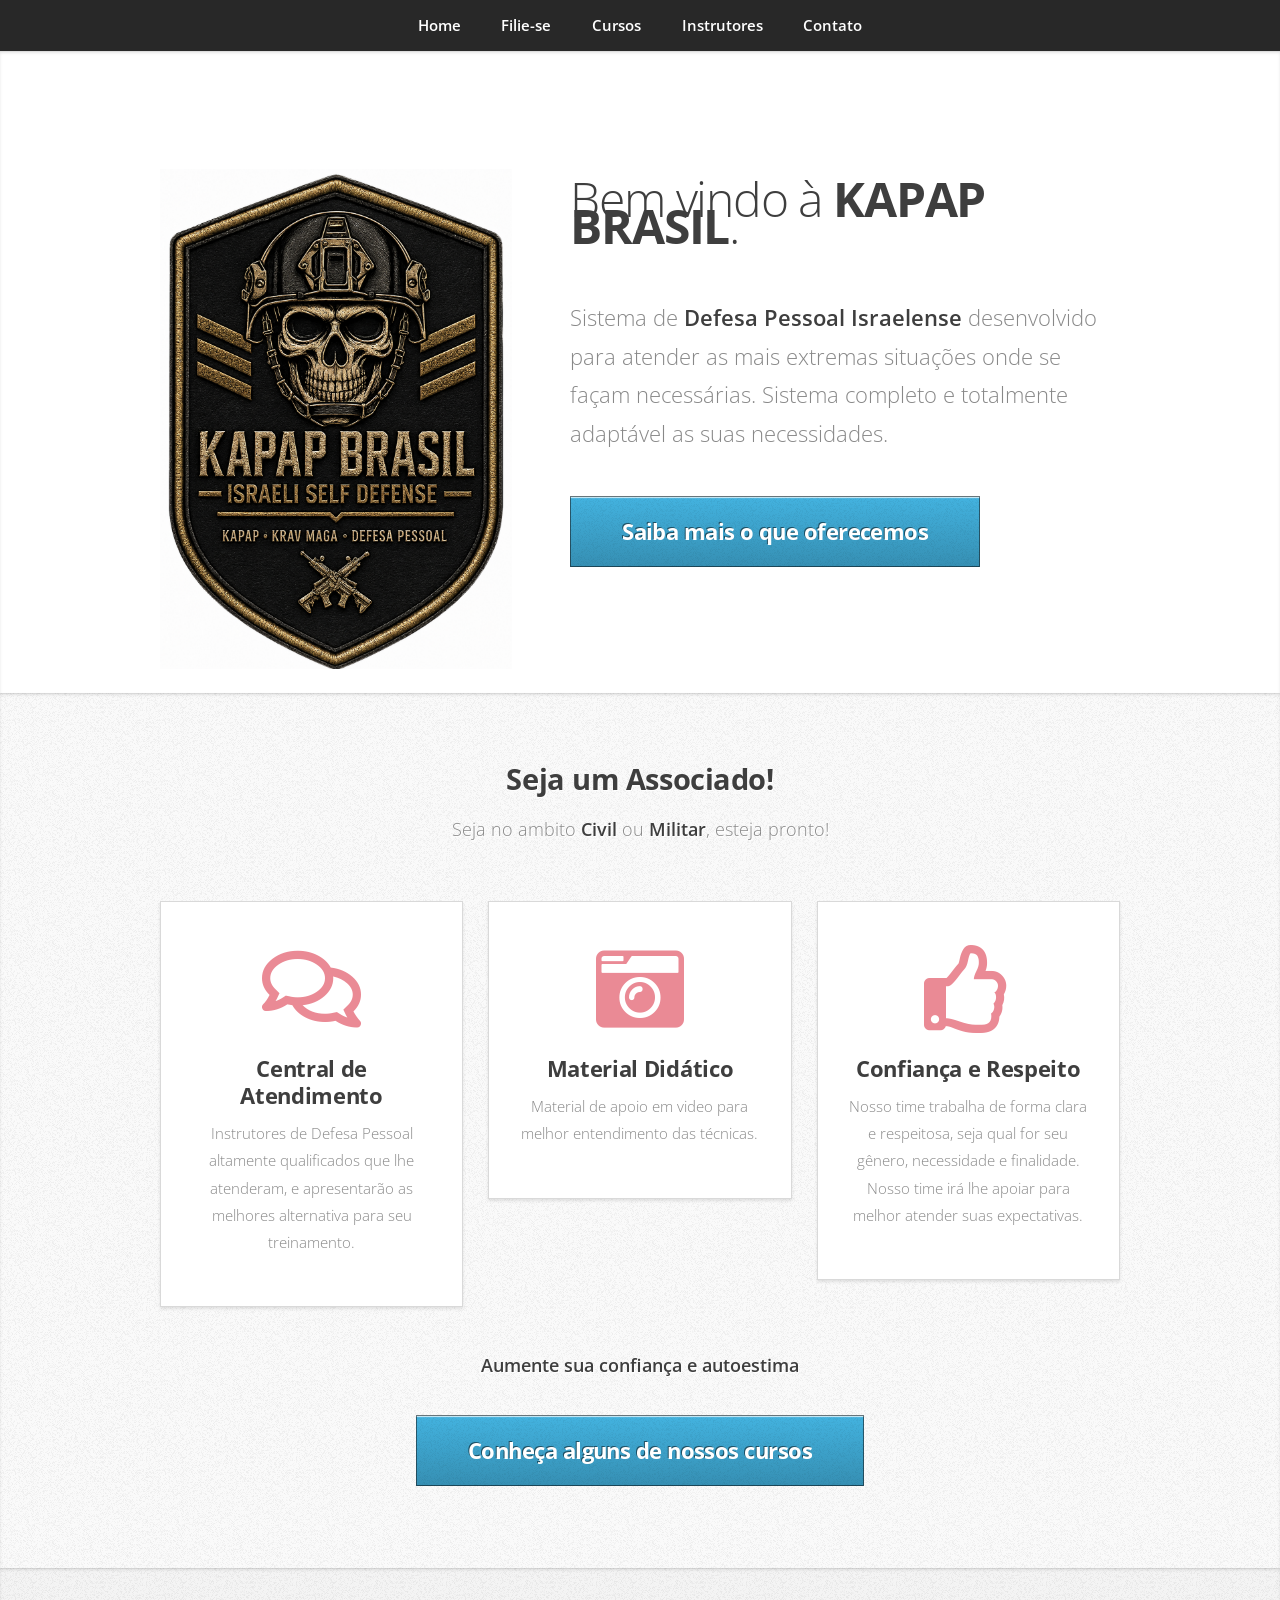
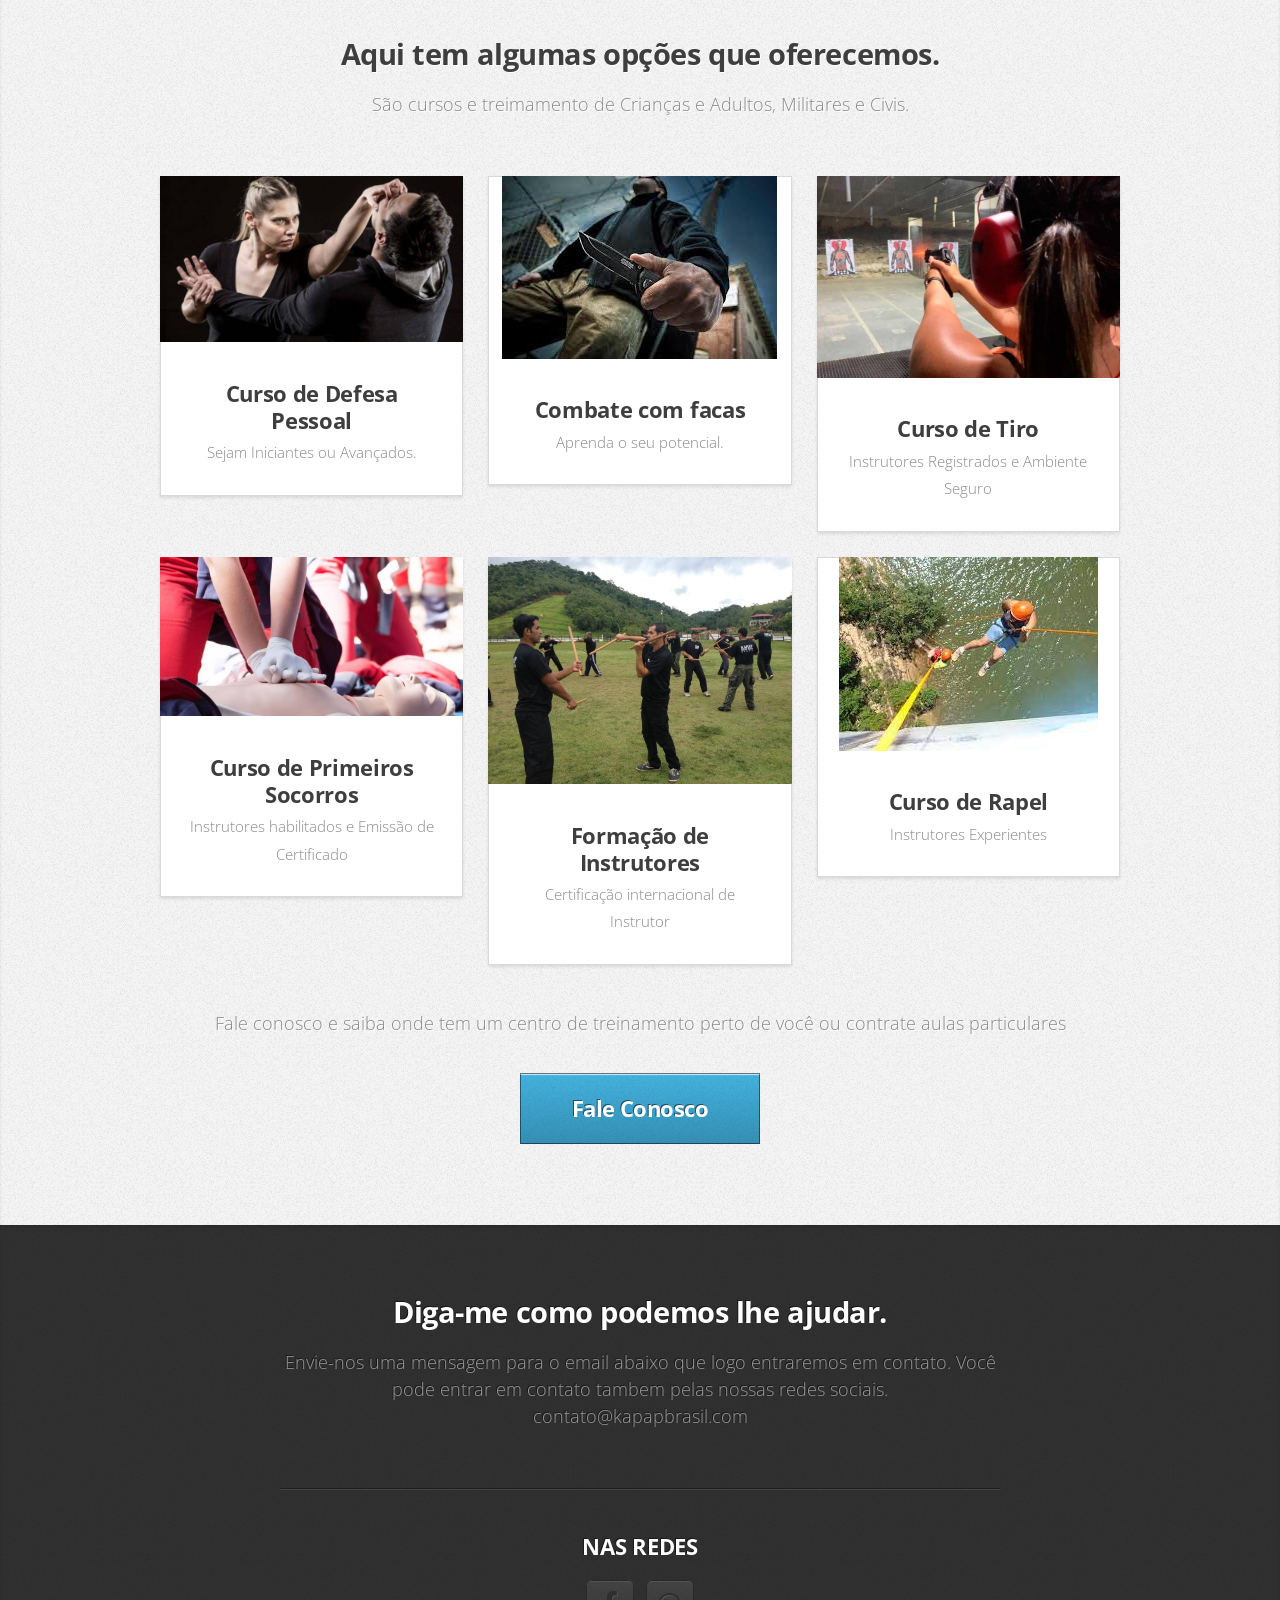
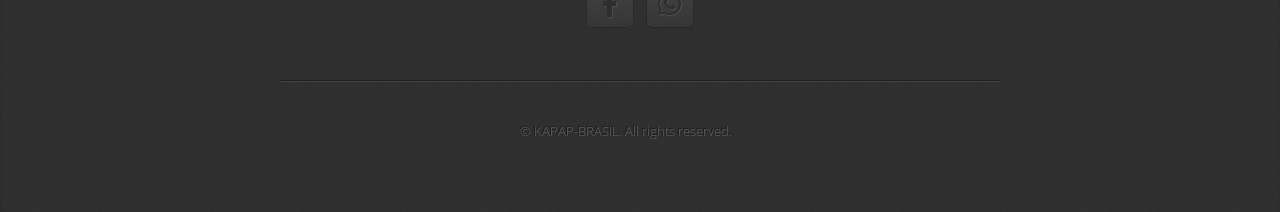
==== commit bfe8c221: "html atualizado" ====
--- a/index.html
+++ b/index.html
@@ -24,7 +24,7 @@
 				<div class="container">
 					<div class="row">
 						<div class="col-4 col-5-large col-12-medium">
-							<span class="image fit"><img src="LOGO/new logo kapap fundo branco.png" alt="" /></span>
+							<span class="image fit"><img src="images/new logo kapap fundo branco.png" alt="" /></span>
 						</div>
 						<div class="col-8 col-7-large col-12-medium">
 							<header>
